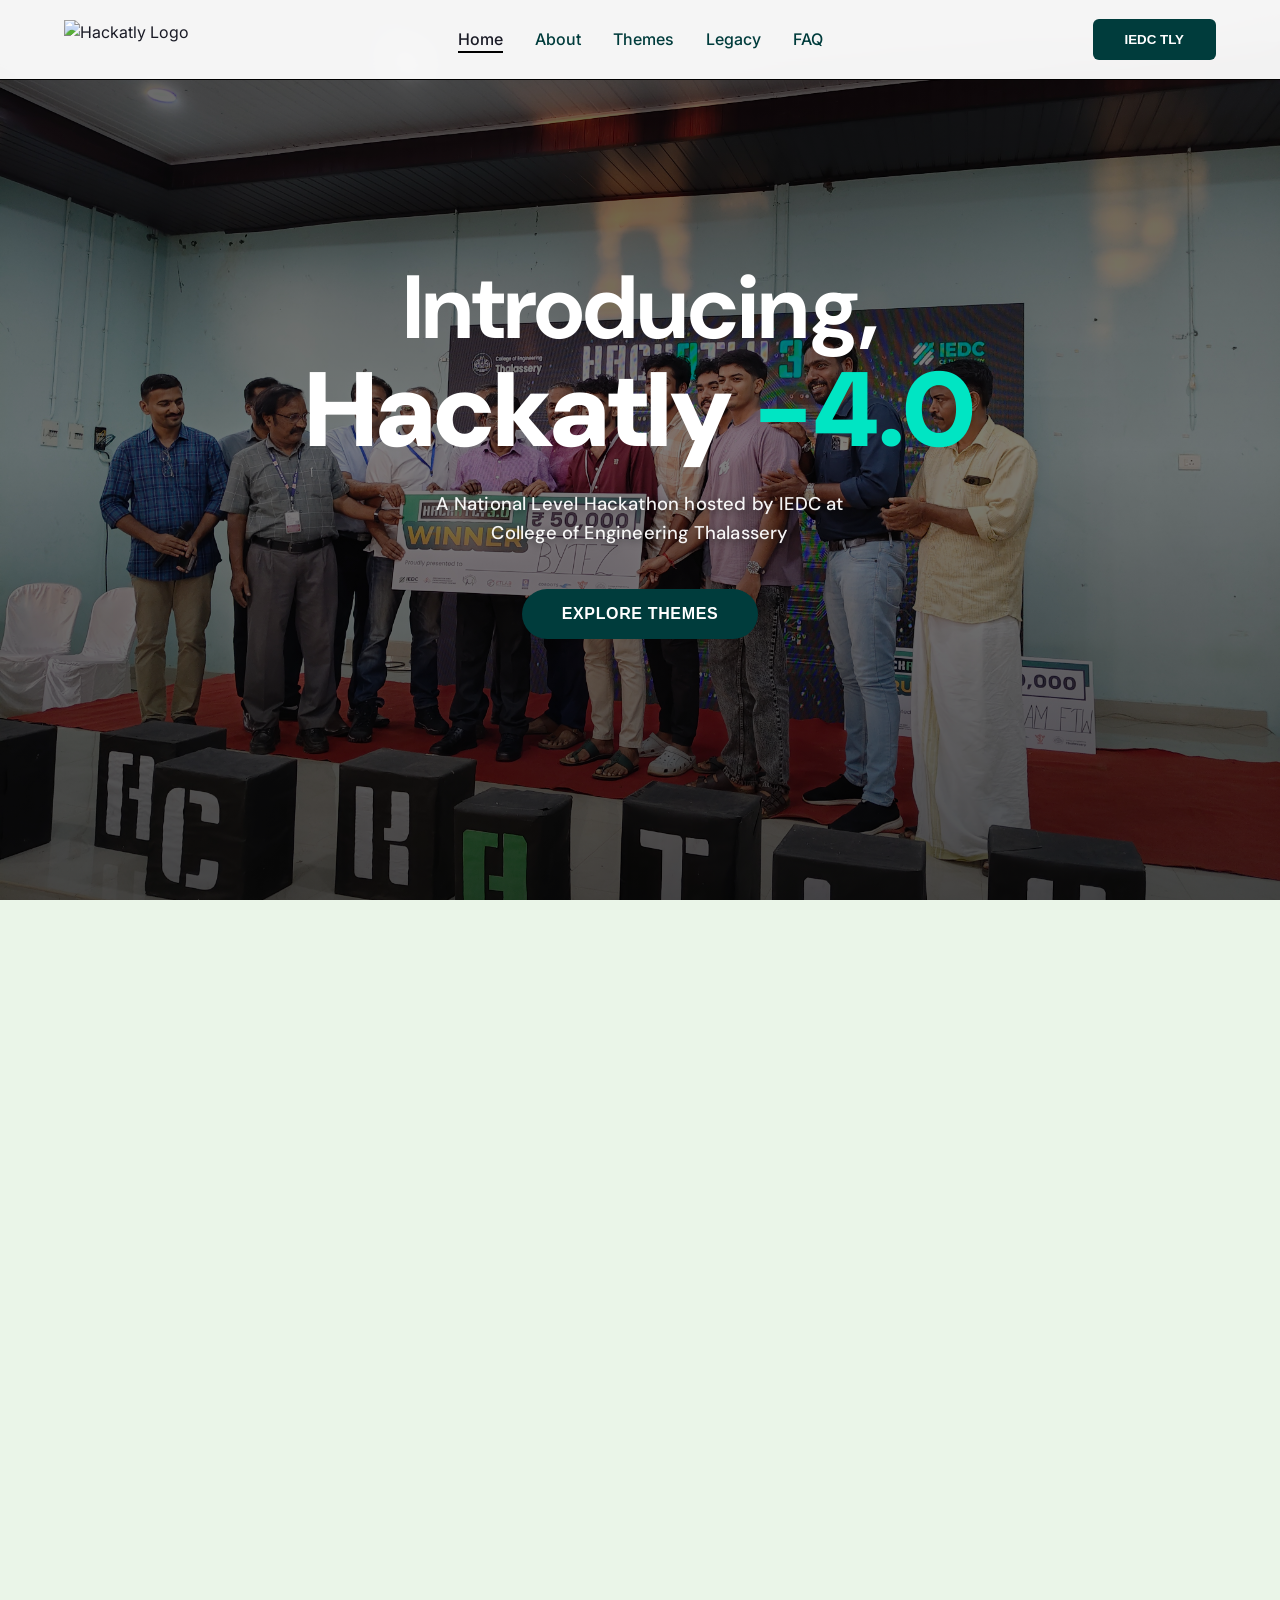
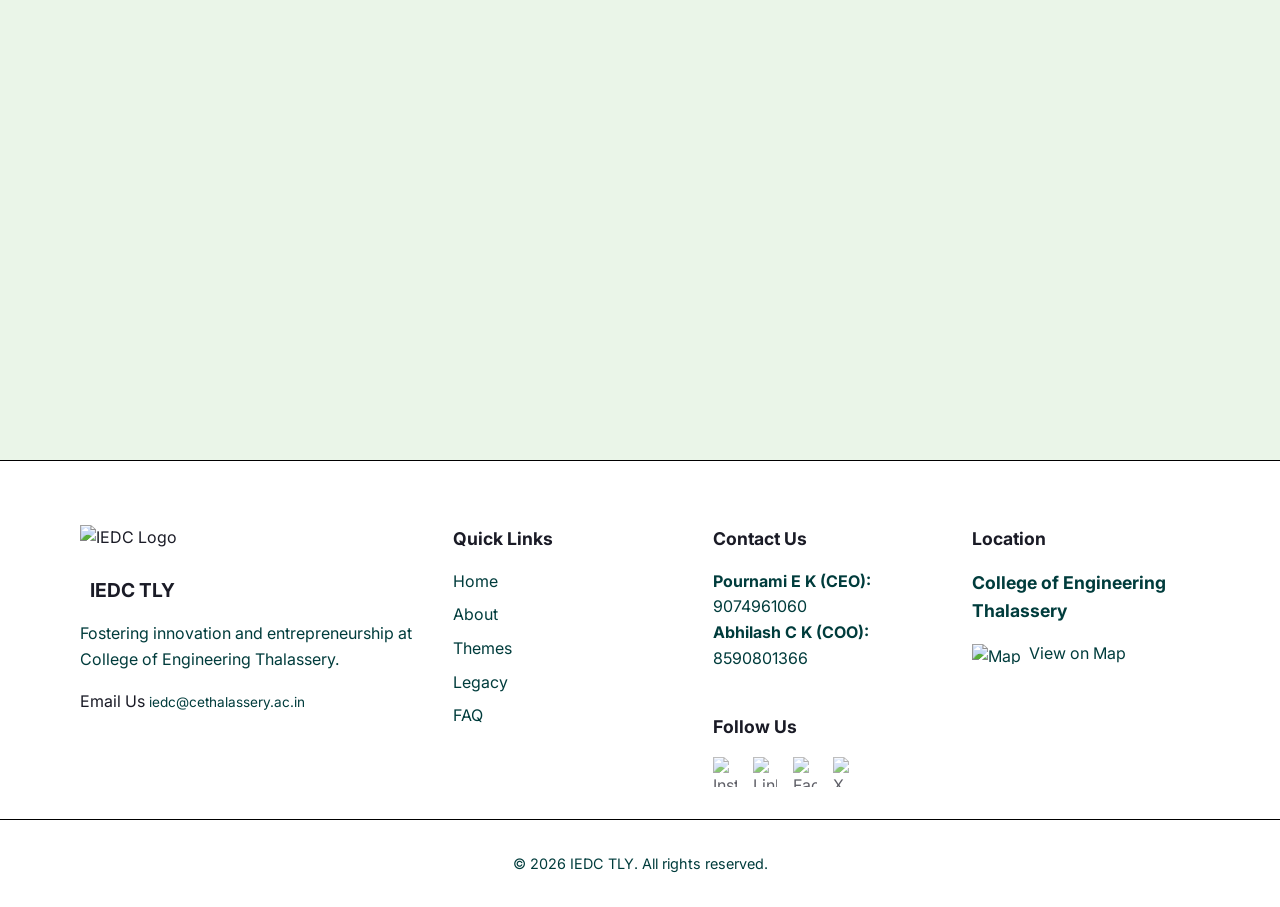
==== index.html @ 7b21b67d "Update Hackatly 4.0: themes with problem statements, footer sync, legacy timeline, new images, regis" ====
<!DOCTYPE html>
<html>

<head>
  <meta charset="utf-8" />
  <meta name="viewport" content="width=device-width, initial-scale=1.0" />
  <meta name="google-site-verification" content="6NGPd4ICeh843MvHtMsPAxNpjd5QKsiPbd0V9wWlxq4" />
  <title>Hackatly 4.0 — IEDC Thalassery</title>
  <script src="https://kit.fontawesome.com/854cd29b08.js" crossorigin="anonymous"></script>

  <link rel="stylesheet" href="./style.css" />
  <link rel="stylesheet" href="https://fonts.googleapis.com/css2?family=Inter:wght@400;500;600;700;800&display=swap" />
  <link rel="stylesheet" href="https://fonts.googleapis.com/css2?family=Exo+2:wght@400;500;600;700&display=swap" />
  <link rel="stylesheet"
    href="https://fonts.googleapis.com/css2?family=DM+Sans:wght@400;500;600;700;800;900&display=swap" />
  <link rel="website icon" href="assets/logo.png">
  <script src="https://ajax.googleapis.com/ajax/libs/jquery/3.7.1/jquery.min.js"></script>
  <script src="script.js" defer></script>
</head>

<body>
  <div class="saas-landing-page-weboceani">
    <header class="navbar">
      <div class="navbar-container">
        <div class="navbar-brand">
          <div class="logo">
            <a href="index.html"><img src="assets/MARK 4.png" alt="Hackatly Logo"></a>
          </div>
        </div>

        <button class="mobile-menu-toggle" aria-label="Toggle navigation">
          <i class="fas fa-bars"></i>
        </button>

        <nav class="navbar-menu">
          <div class="navbar-link">
            <a href="index.html" class="navlink active">Home</a>
          </div>
          <div class="navbar-link">
            <a href="about.html" class="navlink">About</a>
          </div>
          <div class="navbar-link">
            <a href="themes.html" class="navlink">Themes</a>
          </div>
          <div class="navbar-link">
            <a href="legacy.html" class="navlink">Legacy</a>
          </div>
          <div class="navbar-link">
            <a href="faq.html" class="navlink">FAQ</a>
          </div>
          <div class="navbar-cta-mobile">
            <a href="https://sites.google.com/view/iedcetly/home?authuser=0" class="primary-button-link">IEDC TLY</a>
          </div>
        </nav>

        <div class="desktop-cta">
          <button class="primary-button">
            <div class="registor"><a href="https://sites.google.com/view/iedcetly/home?authuser=0">IEDC TLY</a></div>
          </button>
        </div>
      </div>
    </header>

    <!-- HERO SECTION -->
    <section class="hero-section">
      <!-- Background Image Slider -->
      <div class="hero-bg-slider">
        <div class="hero-bg-slide active">
          <img src="assets/hackatly3_winners.jpg" alt="Hackatly Event 1">
        </div>
        <div class="hero-bg-slide">
          <img src="assets/hackatly3_runners.jpg" alt="Hackatly Event 2">
        </div>
        <div class="hero-bg-slide">
          <img src="assets/hackatly3_volunteers.jpg" alt="Hackatly Event 3">
        </div>
      </div>
      <!-- Dark Overlay -->
      <div class="hero-overlay"></div>

      <div class="container hero-container">
        <div class="hero-content">
          <h1 class="hero-title-anim">
            <span class="hero-intro-line">Introducing,</span>
            <span class="hero-main-line">Hackatly <span class="accent">-4.0</span></span>
          </h1>
          <h3 class="subtitle hero-subtitle-anim">
            A National Level Hackathon hosted by IEDC at<br>
            College of Engineering Thalassery
          </h3>
          <button class="primary-button hero-cta-anim" onclick="window.location.href='themes.html'">
            Explore Themes
          </button>
        </div>
      </div>
    </section>

    <!-- INTRO SECTION -->
    <section class="section container text-center">
      <div class="card-base fade_in lazyload" style="max-width: 900px; margin: 0 auto;">
        <h2 class="text-gradient section-title" style="margin-bottom: 1rem;">Get Ready for Hackatly 4.0</h2>
        <p style="color: var(--text-muted); max-width: 700px; margin: 0 auto 2rem;">
          Hackatly 4.0 is a national hackathon conducted by the IEDC unit of Thalassery Engineering College. We are
          taking a different route from previous hackathons this time, expecting many teams to participate in this
          year's event.
        </p>
        <div style="display: flex; gap: 1rem; justify-content: center; flex-wrap: wrap;">
          <button class="secondary-button" onclick="window.location.href='themes.html'">Learn More</button>
          <button class="primary-button" onclick="window.location.href='https://forms.gle/ru3qHyTuobjMZtfp9'">Register
            Now</button>
        </div>
      </div>
    </section>

    <!-- PHASES SECTION -->
    <section class="section phases-section fade_in lazyload">
      <div class="container">
        <h2 class="section-title">Hackatly 4.0 Phases</h2>
        <p class="text-center"
          style="max-width: 800px; margin: 0 auto; color: var(--text-muted); padding-bottom: 2rem;">
          Hackatly 4.0 is conducting the hackathon in two distinct phases to ensure the best ideas come to life.
        </p>

        <div class="phases-grid">
          <!-- Phase 1 -->
          <div class="phase-card">
            <div class="phase-icon">
              <img src="./assets/Group 8.png" alt="Ideation">
            </div>
            <h3>Phase I – Ideation Round</h3>
            <p style="color: var(--text-muted); margin-top: 1rem;">
              Focuses on generating innovative ideas based on the given themes. Submissions will be evaluated, and the
              most promising concepts will be shortlisted for Phase 2.
            </p>
          </div>

          <!-- Phase 2 -->
          <div class="phase-card">
            <div class="phase-icon">
              <img src="./assets/time-interface-icon_svgrepo.com.png" alt="Implementation">
            </div>
            <h3>Phase II – Implementation</h3>
            <p style="color: var(--text-muted); margin-top: 1rem;">
              Shortlisted teams will develop their ideas into functional solutions and present them to a panel of
              industry experts. Projects evaluated on innovation, execution, and impact.
            </p>
          </div>
        </div>
      </div>
    </section>

    <!-- FOOTER -->
    <footer class="footer">
      <div class="container footer-container">
        <div class="footer-col">
          <div class="navbar-brand" style="padding-left: 0;">
            <div class="logo">
              <img src="assets/MARK 4.png" alt="IEDC Logo" style="height: 50px; width: auto;">
            </div>
            <span style="font-weight: 700; font-size: 1.2rem; margin-left: 10px;">IEDC TLY</span>
          </div>
          <p style="color: var(--text-muted); margin-top: 1rem;">
            Fostering innovation and entrepreneurship at College of Engineering Thalassery.
          </p>
          <a href="mailto:iedc@cethalassery.ac.in" class="primary-button-link"
            style="margin-top: 1rem; display: inline-block;">Email Us</a>
          <a href="mailto:iedc@cethalassery.ac.in"
            style="color: var(--text-muted); margin-top: 0.5rem; font-size: 0.85rem; display: inline-block; text-decoration: none;">iedc@cethalassery.ac.in</a>
        </div>
        <div class="footer-col">
          <h3>Quick Links</h3>
          <ul class="footer-links">
            <li><a href="index.html">Home</a></li>
            <li><a href="about.html">About</a></li>
            <li><a href="themes.html">Themes</a></li>
            <li><a href="legacy.html">Legacy</a></li>
            <li><a href="faq.html">FAQ</a></li>
          </ul>
        </div>
        <div class="footer-col">
          <h3>Contact Us</h3>
          <div style="color: var(--text-muted); margin-bottom: 1rem;">
            <p><strong>Pournami E K (CEO):</strong> 9074961060</p>
            <p><strong>Abhilash C K (COO):</strong> 8590801366</p>
          </div>
          <br>
          <h3>Follow Us</h3>
          <div class="social-links" style="display: flex; gap: 1rem;">
            <a href="https://www.instagram.com/iedc_cetly/" target="_blank"><img src="./assets/social link (1).png"
                alt="Instagram" style="height: 30px;"></a>
            <a href="https://www.linkedin.com/company/iedc-tly/mycompany/" target="_blank"><img
                src="./assets/social link (2).png" alt="LinkedIn" style="height: 30px;"></a>
            <a href="https://www.facebook.com/iedctlylive/" target="_blank"><img src="./assets/social link (4).png"
                alt="Facebook" style="height: 30px;"></a>
            <a href="https://x.com/Iedctly" target="_blank"><img src="./assets/social link (5).png" alt="X"
                style="height: 30px;"></a>
          </div>
        </div>
        <div class="footer-col">
          <h3>Location</h3>
          <h3 style="color: var(--text-muted); margin-bottom: 0 rem;">College of Engineering Thalassery</h3>
          <a href="https://www.google.com/maps/place/College+of+Engineering+Thalassery/@11.7827642,75.5127451,17z"
            target="_blank"
            style="color: var(--primary); text-decoration: none; display: flex; align-items: center; gap: 0.5rem;">
            <img src="./assets/icons8-google-maps-50.png" alt="Map" style="height: 20px;">
            View on Map
          </a>
        </div>
      </div>
      <div
        style="text-align: center; padding-top: 2rem; border-top: 1px solid var(--border); margin-top: 2rem; color: var(--text-muted); font-size: 0.9rem;">
        &copy; 2026 IEDC TLY. All rights reserved.
      </div>
    </footer>
  </div>
  <script src="https://unpkg.com/aos@next/dist/aos.js"></script>
  <script>
    AOS.init();
  </script>
</body>

</html>
---- style.css ----
/* =========================================
   1. RESET & VARIABLES
   ========================================= */
:root {
  /* Colors — Lavender Blue Theme */
  --bg-dark: #eaf5e8;
  /* Main light background */
  --bg-card: #ffffff;
  --bg-card-hover: #f8f9fa;
  --text-main: #1a1b26;
  --text-muted: #003c3c;
  --primary: #003c3c;
  --primary-hover: #003c3c;
  --secondary: #000000;
  --accent-warm: #000000;
  --glass: rgba(255, 255, 255, 0.5);
  --border: #000000;

  /* Typography */
  --font-main: 'Inter', sans-serif;
  --font-display: 'DM Sans', sans-serif;

  /* Spacing */
  --container-width: 1200px;
  --header-height: 80px;
  --radius-lg: 20px;
  --radius-md: 12px;
  --radius-sm: 8px;
}

*,
*::before,
*::after {
  box-sizing: border-box;
  margin: 0;
  padding: 0;
}

body {
  font-family: var(--font-main);
  background-color: var(--bg-dark);
  color: var(--text-main);
  line-height: 1.6;
  overflow-x: hidden;
}

a {
  text-decoration: none;
  color: inherit;
  transition: color 0.3s ease;
}

ul {
  list-style: none;
}

img {
  max-width: 100%;
  height: auto;
  display: block;
}

/* =========================================
   2. UTILITIES & LAYOUT
   ========================================= */
.container {
  width: 90%;
  max-width: var(--container-width);
  margin: 0 auto;
  padding: 0 1rem;
}

.section {
  padding: 5rem 0;
  position: relative;
}

.text-center {
  text-align: center;
}

.text-gradient {
  color: var(--primary);
}

.fade_in {
  opacity: 0;
  transform: translateY(10px);
  transition: opacity 0.5s ease-out, transform 0.5s ease-out;
}

.fade_in.visible {
  opacity: 1;
  transform: translateY(0);
}

/* =========================================
   3. COMPONENTS
   ========================================= */
/* Buttons */
.primary-button {
  background-color: var(--primary);
  color: #ffffff;
  padding: 0.8rem 2rem;
  border-radius: 6px;
  border: none;
  font-weight: 600;
  cursor: pointer;
  transition: background-color 0.2s ease;
  display: inline-flex;
  align-items: center;
  justify-content: center;
}

.primary-button:hover {
  background-color: var(--primary-hover);
}

.secondary-button {
  background: transparent;
  border: 1px solid var(--border);
  color: var(--text-main);
  padding: 0.8rem 2rem;
  border-radius: 6px;
  cursor: pointer;
  transition: border-color 0.2s ease;
}

.secondary-button:hover {
  border-color: var(--primary);
  color: var(--primary);
}

/* Cards */
.card-base {
  background: var(--bg-card);
  border: 1px solid var(--border);
  border-radius: var(--radius-md);
  padding: 2rem;
  transition: border-color 0.2s ease;
}

.card-base:hover {
  border-color: var(--primary);
}

/* =========================================
   4. HEADER & NAVBAR
   ========================================= */
.navbar {
  position: fixed;
  top: 0;
  left: 0;
  width: 100%;
  height: var(--header-height);
  background: rgba(255, 255, 255, 0.95);
  backdrop-filter: blur(10px);
  z-index: 1000;
  border-bottom: 1px solid var(--border);
  display: flex;
  align-items: center;
}

.navbar-container {
  display: flex;
  justify-content: space-between;
  align-items: center;
  width: 90%;
  max-width: var(--container-width);
  margin: 0 auto;
}

.navbar-brand .logo img {
  height: 40px;
  width: auto;
}

.navbar-menu {
  display: flex;
  gap: 2rem;
  align-items: center;
}

.navlink {
  font-family: var(--font-main);
  font-weight: 500;
  color: var(--text-muted);
  position: relative;
}

.navlink:hover,
.navlink.active {
  color: var(--text-main);
}

.navlink::after {
  content: '';
  position: absolute;
  width: 0;
  height: 2px;
  bottom: -4px;
  left: 0;
  background: var(--secondary);
  transition: width 0.2s ease;
}

.navlink:hover::after,
.navlink.active::after {
  width: 100%;
}

.mobile-menu-toggle {
  display: none;
  background: none;
  border: none;
  color: var(--text-main);
  font-size: 1.5rem;
  cursor: pointer;
}

.navbar-cta-mobile {
  display: none;
  /* Only show inside mobile menu */
}

/* =========================================
   5. HERO SECTION
   ========================================= */
.hero-section {
  position: relative;
  overflow: hidden;
  min-height: 100vh;
  display: flex;
  align-items: center;
  justify-content: center;
  background: var(--bg-dark);
}

/* Background Image Slider */
.hero-bg-slider {
  position: absolute;
  top: 0;
  left: 0;
  width: 100%;
  height: 100%;
  z-index: 0;
}

.hero-bg-slide {
  position: absolute;
  top: 0;
  left: 0;
  width: 100%;
  height: 100%;
  opacity: 0;
  transform: translateX(100%);
  transition: opacity 1.2s ease, transform 1.2s ease;
}

.hero-bg-slide.active {
  opacity: 1;
  transform: translateX(0);
  z-index: 1;
}

.hero-bg-slide.slide-out {
  opacity: 0;
  transform: translateX(-100%);
  z-index: 1;
}

.hero-bg-slide img {
  width: 100%;
  height: 100%;
  object-fit: cover;
}

/* Dark Overlay for text readability */
.hero-overlay {
  position: absolute;
  top: 0;
  left: 0;
  width: 100%;
  height: 100%;
  background: linear-gradient(to bottom,
      rgba(0, 0, 0, 0.6) 0%,
      rgba(0, 0, 0, 0.5) 50%,
      rgba(0, 0, 0, 0.7) 100%);
  z-index: 2;
}

.hero-container {
  display: flex;
  align-items: center;
  justify-content: center;
  position: relative;
  z-index: 3;
  min-height: 100vh;
  text-align: center;
}

.hero-content {
  max-width: 800px;
}

.hero-content h1 {
  font-family: var(--font-display);
  font-weight: 800;
  line-height: 1.05;
  letter-spacing: -0.03em;
  margin-bottom: 1.5rem;
  color: #ffffff;
}

.hero-intro-line {
  display: block;
  font-size: 5.6rem;
  /* ~90px */
  font-weight: 700;
}

.hero-main-line {
  display: block;
  font-size: 6.6rem;
  /* ~106px */
  font-weight: 900;
}

.hero-content h1 .accent {
  color: #00e5c3;
  font-weight: 900;
}

.hero-content .subtitle {
  font-family: var(--font-display);
  font-size: 1.15rem;
  font-weight: 500;
  color: rgba(255, 255, 255, 0.95);
  margin-bottom: 2.5rem;
  letter-spacing: 0.01em;
  line-height: 1.6;
  text-shadow: 0 2px 8px rgba(0, 0, 0, 0.5);
}

.hero-content .primary-button {
  font-size: 1rem;
  padding: 1rem 2.5rem;
  border-radius: 50px;
  font-weight: 600;
  letter-spacing: 0.04em;
  text-transform: uppercase;
  transition: transform 0.3s ease, box-shadow 0.3s ease;
}

.hero-content .primary-button:hover {
  transform: translateY(-2px);
  box-shadow: 0 8px 30px rgba(0, 60, 60, 0.35);
}

/* Hero Text Reveal Animations */
@keyframes heroFadeSlideUp {
  0% {
    opacity: 0;
    transform: translateY(40px);
  }

  100% {
    opacity: 1;
    transform: translateY(0);
  }
}

.hero-title-anim {
  opacity: 0;
  animation: heroFadeSlideUp 1s ease-out 0.3s forwards;
}

.hero-subtitle-anim {
  opacity: 0;
  animation: heroFadeSlideUp 1s ease-out 0.6s forwards;
}

.hero-cta-anim {
  opacity: 0;
  animation: heroFadeSlideUp 1s ease-out 0.9s forwards;
}

/* =========================================
   6. PHASES & CARDS
   ========================================= */
.phases-section {
  padding: 4rem 0;
}

.section-title {
  text-align: center;
  font-family: var(--font-display);
  font-size: 2.5rem;
  margin-bottom: 3rem;
  color: var(--text-main);
}

.phases-grid {
  display: grid;
  grid-template-columns: repeat(auto-fit, minmax(300px, 1fr));
  gap: 2rem;
  margin-top: 2rem;
}

.phase-card {
  background: var(--bg-card);
  border: 1px solid var(--border);
  border-radius: var(--radius-md);
  padding: 2.5rem;
  text-align: center;
  transition: border-color 0.2s ease;
}

.phase-card:hover {
  border-color: var(--primary);
}

.phase-icon {
  width: 80px;
  height: 80px;
  background: rgba(255, 255, 255, 0.03);
  border-radius: 50%;
  display: flex;
  align-items: center;
  justify-content: center;
  margin: 0 auto 1.5rem;
}

.phase-icon img {
  width: 40px;
}

/* =========================================
   7. THEMES
   ========================================= */
.themes-grid {
  display: grid;
  grid-template-columns: repeat(auto-fill, minmax(280px, 1fr));
  gap: 2rem;
  padding: 2rem 0;
}

.theme-card {
  background: var(--bg-card);
  border-radius: var(--radius-md);
  overflow: hidden;
  border: 1px solid var(--border);
  transition: border-color 0.2s ease;
  cursor: pointer;
  display: flex;
  flex-direction: column;
}

.theme-card:hover {
  border-color: var(--primary);
}

.theme-image {
  height: 200px;
  overflow: hidden;
  position: relative;
  background: #ffffff;
  display: flex;
  align-items: center;
  justify-content: center;
  padding: 1rem;
}

.theme-image img {
  width: 100%;
  height: 100%;
  object-fit: contain;
}

.theme-content {
  padding: 1.5rem;
  display: flex;
  flex-direction: column;
  flex-grow: 1;
}

.theme-content h3 {
  font-size: 1.4rem;
  margin-bottom: 0.5rem;
  color: var(--text-main);
}

.theme-content p {
  font-size: 0.9rem;
  color: var(--text-muted);
  margin-bottom: 0.5rem;
}

/* =========================================
   8. LEGACY & ABOUT
   ========================================= */
.about-section {
  display: grid;
  grid-template-columns: 1fr;
  gap: 2rem;
  padding: 4rem 0;
}

.legacy-grid {
  display: grid;
  grid-template-columns: repeat(3, 1fr);
  gap: 2rem;
}

.legacy-card {
  background: var(--bg-card);
  border-radius: var(--radius-md);
  padding: 1.5rem;
  border: 1px solid var(--border);
}

.legacy-images {
  display: flex;
  overflow: hidden;
  gap: 10px;
  margin-bottom: 1rem;
  border-radius: var(--radius-md);
  height: 200px;
}

.legacy-images img {
  width: 100%;
  height: 100%;
  object-fit: cover;
}

/* =========================================
   9. FAQ
   ========================================= */
.faq-container {
  max-width: 800px;
  margin: 0 auto;
}

.faq-item {
  margin-bottom: 1rem;
}

.faq-question {
  background: var(--bg-card);
  padding: 1.5rem;
  border-radius: var(--radius-md);
  border: 1px solid var(--border);
  cursor: pointer;
  display: flex;
  justify-content: space-between;
  align-items: center;
  transition: 0.3s;
}

.faq-question:hover {
  background: var(--bg-card-hover);
}

.faq-question h3 {
  font-size: 1.1rem;
  font-weight: 500;
}

.faq-icon {
  transition: transform 0.3s ease;
}

.faq-answer {
  padding: 0 1.5rem;
  max-height: 0;
  overflow: hidden;
  transition: max-height 0.3s ease, padding 0.3s ease;
  background: rgba(0, 0, 0, 0.02);
  border-radius: 0 0 var(--radius-md) var(--radius-md);
}

.faq-item.active .faq-answer {
  max-height: 200px;
  /* Approximate max height */
  padding: 1.5rem;
}

.faq-item.active .faq-icon {
  transform: rotate(180deg);
}

/* =========================================
   PAGE SECTION (for subpages)
   ========================================= */
.page-section {
  padding-top: calc(var(--header-height) + 3rem);
  padding-bottom: 3rem;
  min-height: 60vh;
}

/* =========================================
   10. FOOTER
   ========================================= */
.footer {
  background: #ffffff;
  padding: 4rem 0 2rem;
  margin-top: 4rem;
  border-top: 1px solid var(--border);
  text-align: center;
}

.footer-container {
  display: grid;
  grid-template-columns: 1.5fr 1fr 1fr 1fr;
  gap: 2rem;
  text-align: left;
}

.footer-col h3 {
  margin-bottom: 1rem;
  font-size: 1.1rem;
}

.footer-links li {
  margin-bottom: 0.5rem;
}

.footer-links a {
  color: var(--text-muted);
  transition: color 0.2s;
}

.footer-links a:hover {
  color: var(--primary);
}

.footer-content {
  display: flex;
  flex-direction: column;
  align-items: center;
  gap: 2rem;
  margin-bottom: 3rem;
}

.social-links {
  display: flex;
  gap: 1.5rem;
}

.social-links a img {
  width: 24px;
  height: 24px;
  opacity: 0.7;
  transition: opacity 0.3s;
}

.social-links a:hover img {
  opacity: 1;
}

.footer-bottom {
  border-top: 1px solid var(--border);
  padding-top: 2rem;
  font-size: 0.9rem;
  color: var(--text-muted);
}

.map-container {
  margin: 2rem 0;
}

/* =========================================
   11. MODAL
   ========================================= */
.modal {
  display: none;
  position: fixed;
  top: 0;
  left: 0;
  width: 100%;
  height: 100%;
  background-color: rgba(0, 0, 0, 0.8);
  z-index: 2000;
  justify-content: center;
  align-items: center;
  backdrop-filter: blur(5px);
}

.modal-content {
  background: var(--bg-card);
  padding: 2.5rem;
  border-radius: var(--radius-lg);
  width: 90%;
  max-width: 600px;
  max-height: 80vh;
  overflow-y: auto;
  position: relative;
  border: 1px solid var(--border);
  animation: modalSlideIn 0.3s ease;
}

@keyframes modalSlideIn {
  from {
    transform: translateY(20px);
    opacity: 0;
  }

  to {
    transform: translateY(0);
    opacity: 1;
  }
}

.close-button {
  position: absolute;
  top: 1rem;
  right: 1.5rem;
  font-size: 2rem;
  cursor: pointer;
  color: var(--text-muted);
}

.close-button:hover {
  color: white;
}

/* =========================================
   12. MEDIA QUERIES (Mobile First Override)
   ========================================= */
@media (max-width: 1024px) {
  .container {
    width: 95%;
  }

  .legacy-grid {
    grid-template-columns: repeat(2, 1fr);
  }
}

@media (max-width: 768px) {
  :root {
    --header-height: 70px;
  }

  .footer-container {
    grid-template-columns: 1fr 1fr;
  }

  .mobile-menu-toggle {
    display: block;
    z-index: 1001;
  }

  .navbar-menu {
    position: fixed;
    top: 0;
    right: -100%;
    width: 80%;
    max-width: 300px;
    height: 100vh;
    background: var(--bg-card);
    flex-direction: column;
    padding: 6rem 2rem;
    transition: right 0.3s ease;
    box-shadow: -5px 0 15px rgba(0, 0, 0, 0.5);
  }

  .navbar-menu.active {
    right: 0;
  }

  .navbar-cta-mobile {
    display: block;
    margin-top: 1rem;
    width: 100%;
  }

  .primary-button-link {
    display: block;
    background: var(--primary);
    color: #ffffff;
    text-align: center;
    padding: 0.8rem;
    border-radius: 6px;
    font-weight: 600;
  }

  .desktop-cta {
    display: none;
  }

  .hero-container {
    text-align: center;
    padding-top: 2rem;
  }

  .hero-intro-line {
    font-size: 3rem;
  }

  .hero-main-line {
    font-size: 3.5rem;
  }

  .legacy-grid {
    grid-template-columns: 1fr;
  }

  .section {
    padding: 3rem 0;
  }
}

@media (max-width: 480px) {
  .hero-intro-line {
    font-size: 2.2rem;
  }

  .hero-main-line {
    font-size: 2.6rem;
  }

  .phases-grid {
    grid-template-columns: 1fr;
  }
}
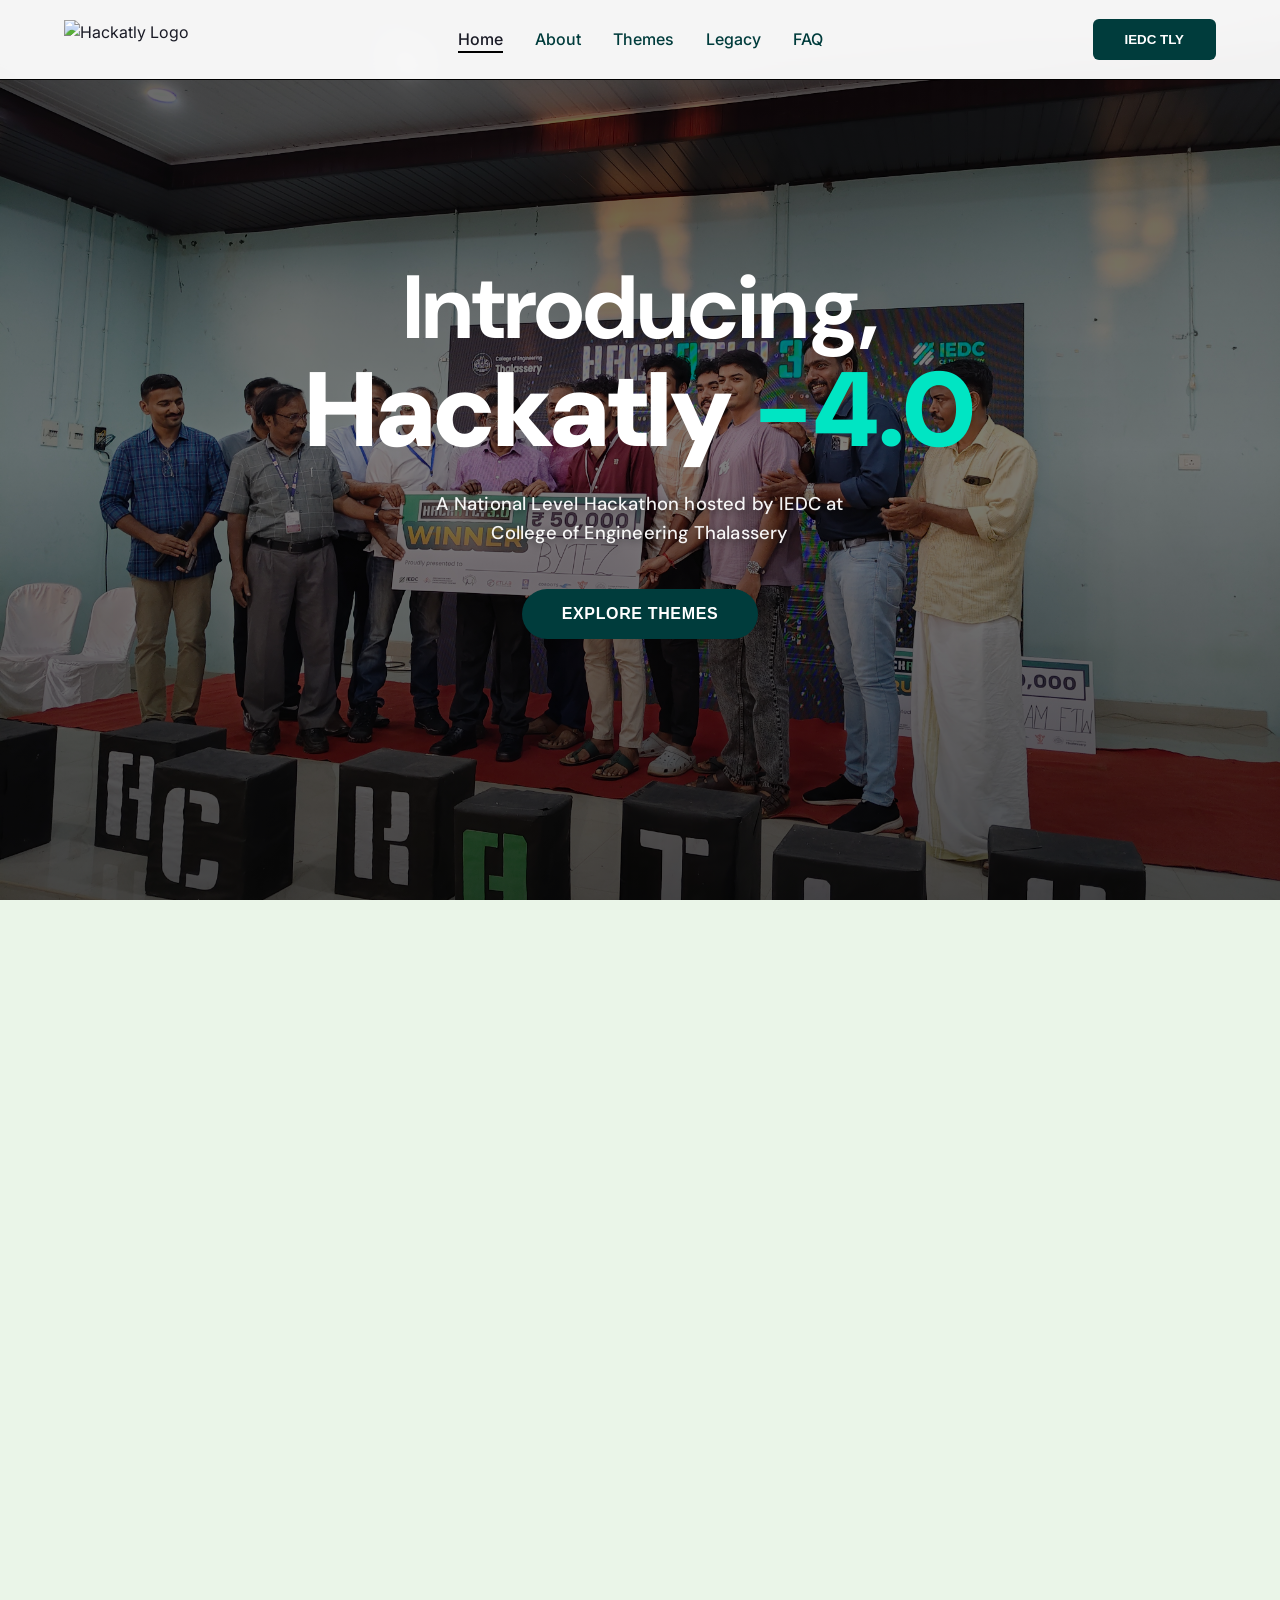
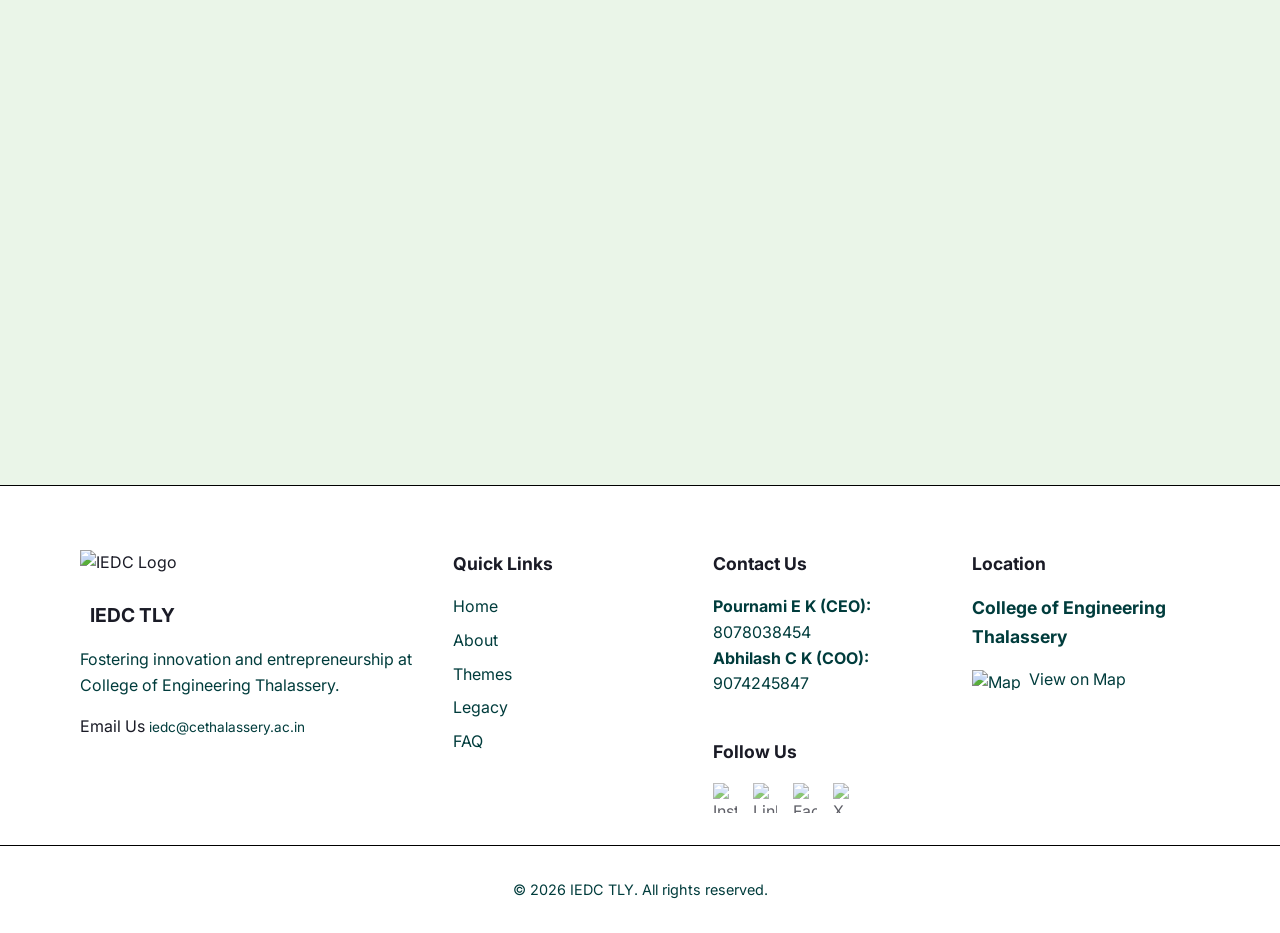
==== commit c1d63cdc: "Content update and Ui updated" ====
--- a/index.html
+++ b/index.html
@@ -100,9 +100,9 @@
       <div class="card-base fade_in lazyload" style="max-width: 900px; margin: 0 auto;">
         <h2 class="text-gradient section-title" style="margin-bottom: 1rem;">Get Ready for Hackatly 4.0</h2>
         <p style="color: var(--text-muted); max-width: 700px; margin: 0 auto 2rem;">
-          Hackatly 4.0 is a national hackathon conducted by the IEDC unit of Thalassery Engineering College. We are
-          taking a different route from previous hackathons this time, expecting many teams to participate in this
-          year's event.
+          Hackatly 4.0 is a national hackathon conducted by the IEDC Unit of College of Engineering Thalassery. This
+          year, the hackathon introduces separate tracks for <b>Hardware and Software</b>, with a special focus on
+          hardware innovation, encouraging participants to build impactful prototypes and innovative digital solutions.
         </p>
         <div style="display: flex; gap: 1rem; justify-content: center; flex-wrap: wrap;">
           <button class="secondary-button" onclick="window.location.href='themes.html'">Learn More</button>
@@ -180,8 +180,8 @@
         <div class="footer-col">
           <h3>Contact Us</h3>
           <div style="color: var(--text-muted); margin-bottom: 1rem;">
-            <p><strong>Pournami E K (CEO):</strong> 9074961060</p>
-            <p><strong>Abhilash C K (COO):</strong> 8590801366</p>
+            <p><strong>Pournami E K (CEO):</strong> 8078038454</p>
+            <p><strong>Abhilash C K (COO):</strong> 9074245847</p>
           </div>
           <br>
           <h3>Follow Us</h3>
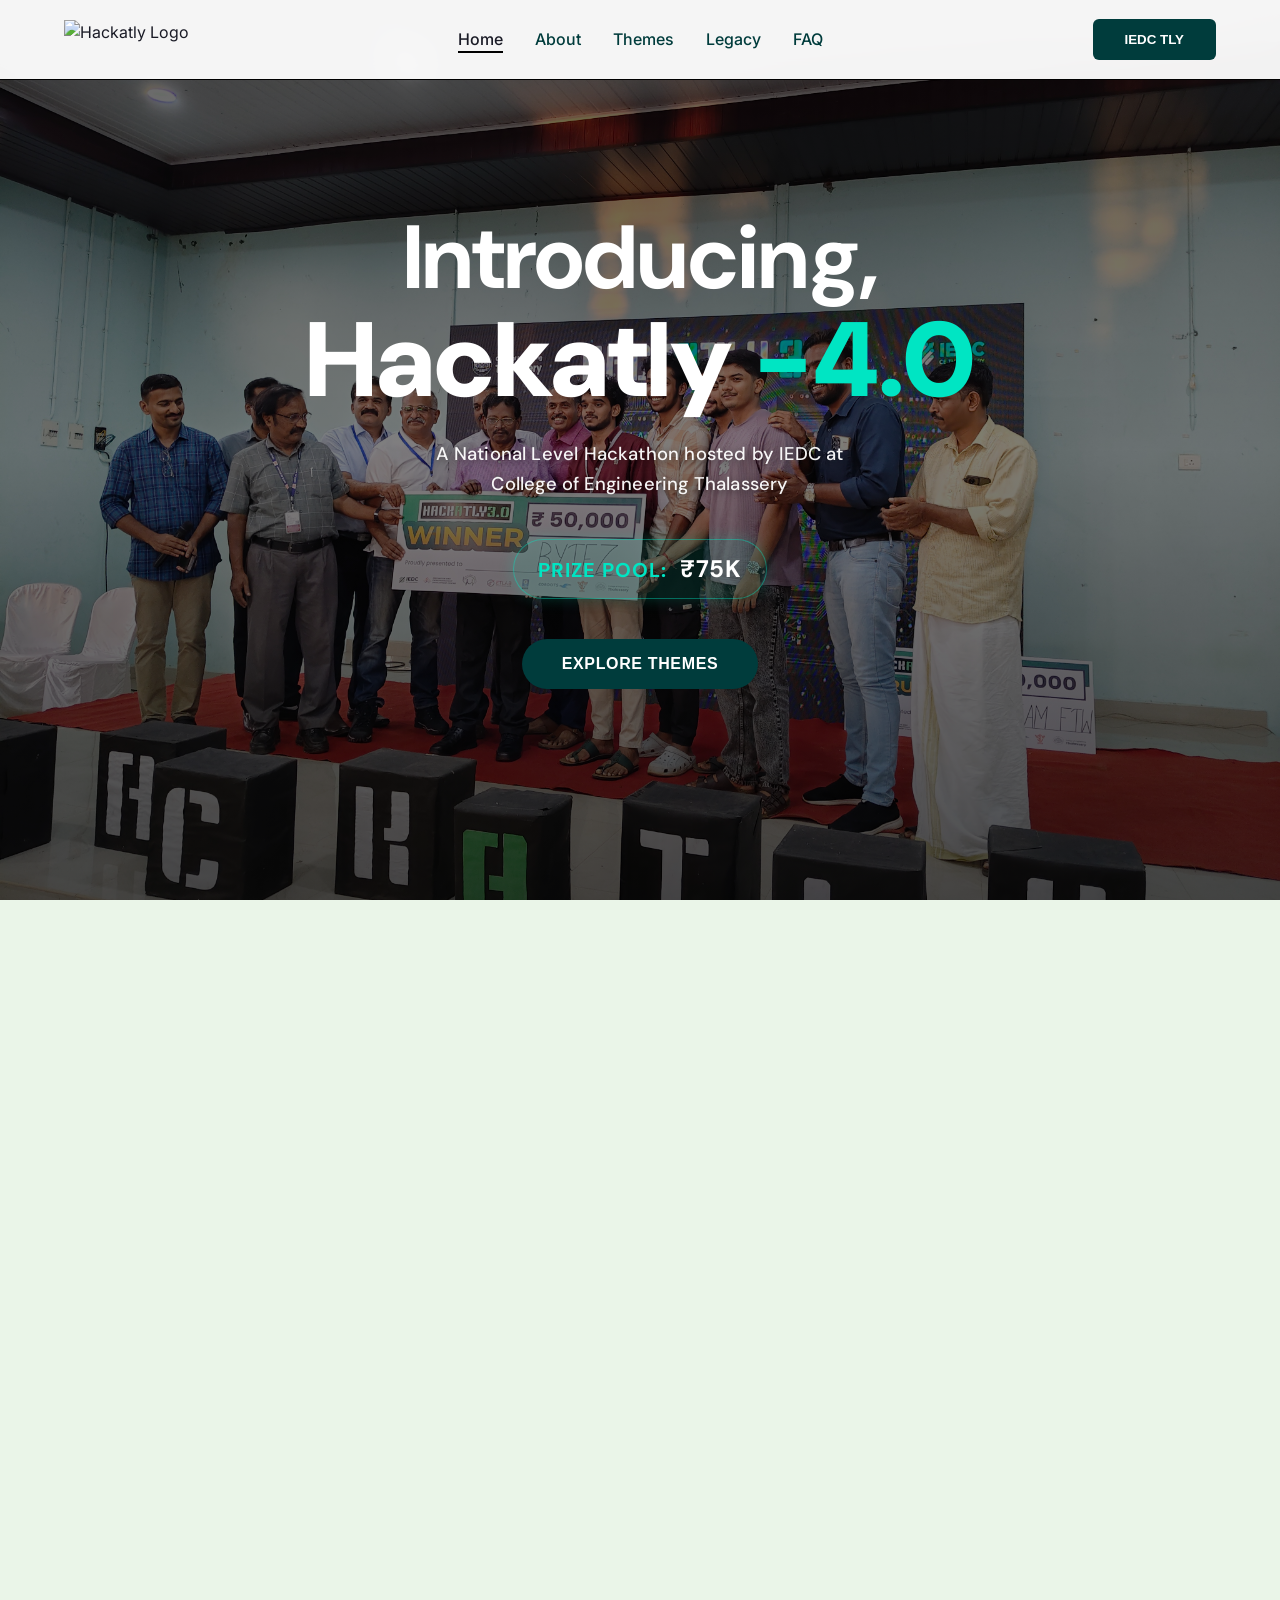
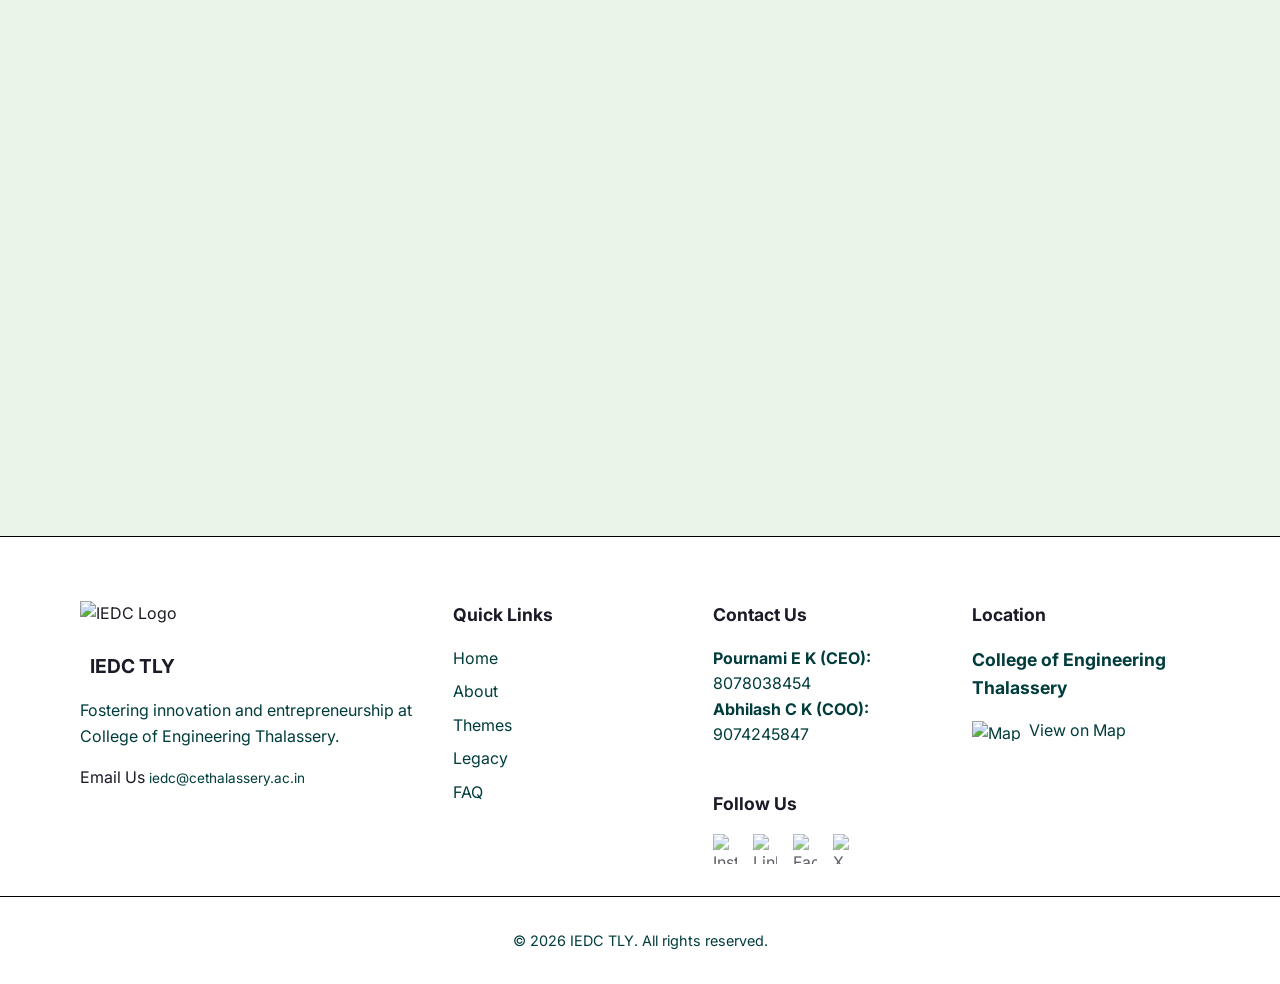
==== commit 44669bf3: "misc changes" ====
--- a/index.html
+++ b/index.html
@@ -88,6 +88,10 @@
             A National Level Hackathon hosted by IEDC at<br>
             College of Engineering Thalassery
           </h3>
+          <div class="prize-pool-badge">
+            <span>Prize Pool: <strong>₹75K</strong></span>
+          </div>
+          <br>
           <button class="primary-button hero-cta-anim" onclick="window.location.href='themes.html'">
             Explore Themes
           </button>
@@ -102,7 +106,9 @@
         <p style="color: var(--text-muted); max-width: 700px; margin: 0 auto 2rem;">
           Hackatly 4.0 is a national hackathon conducted by the IEDC Unit of College of Engineering Thalassery. This
           year, the hackathon introduces separate tracks for <b>Hardware and Software</b>, with a special focus on
-          hardware innovation, encouraging participants to build impactful prototypes and innovative digital solutions.
+          hardware innovation, encouraging participants to build impactful prototypes and innovative digital
+          solutions.<br>
+          <b>Note:</b> Hardware and Software projects are evaluated seperately with greater priority given to hardware.
         </p>
         <div style="display: flex; gap: 1rem; justify-content: center; flex-wrap: wrap;">
           <button class="secondary-button" onclick="window.location.href='themes.html'">Learn More</button>
--- a/style.css
+++ b/style.css
@@ -385,6 +385,42 @@
   animation: heroFadeSlideUp 1s ease-out 0.9s forwards;
 }
 
+/* Prize Pool Badge */
+.prize-pool-badge {
+  display: inline-flex;
+  align-items: center;
+  justify-content: center;
+  background: rgba(0, 229, 195, 0.1);
+  border: 1px solid rgba(0, 229, 195, 0.4);
+  padding: 0.6rem 1.5rem;
+  border-radius: 50px;
+  color: #00e5c3;
+  font-family: var(--font-display);
+  font-size: 1.25rem;
+  font-weight: 700;
+  margin-bottom: 2.5rem;
+  box-shadow: 0 0 15px rgba(0, 229, 195, 0.2);
+  text-transform: uppercase;
+  letter-spacing: 0.05em;
+  animation: pulseGlow 2s infinite alternate, heroFadeSlideUp 1s ease-out 0.75s forwards;
+  opacity: 0;
+}
+
+.prize-pool-badge strong {
+  font-size: 1.5rem;
+  margin-left: 0.4rem;
+  color: #ffffff;
+}
+
+@keyframes pulseGlow {
+  0% {
+    box-shadow: 0 0 10px rgba(0, 229, 195, 0.2);
+  }
+  100% {
+    box-shadow: 0 0 25px rgba(0, 229, 195, 0.6);
+  }
+}
+
 /* =========================================
    6. PHASES & CARDS
    ========================================= */
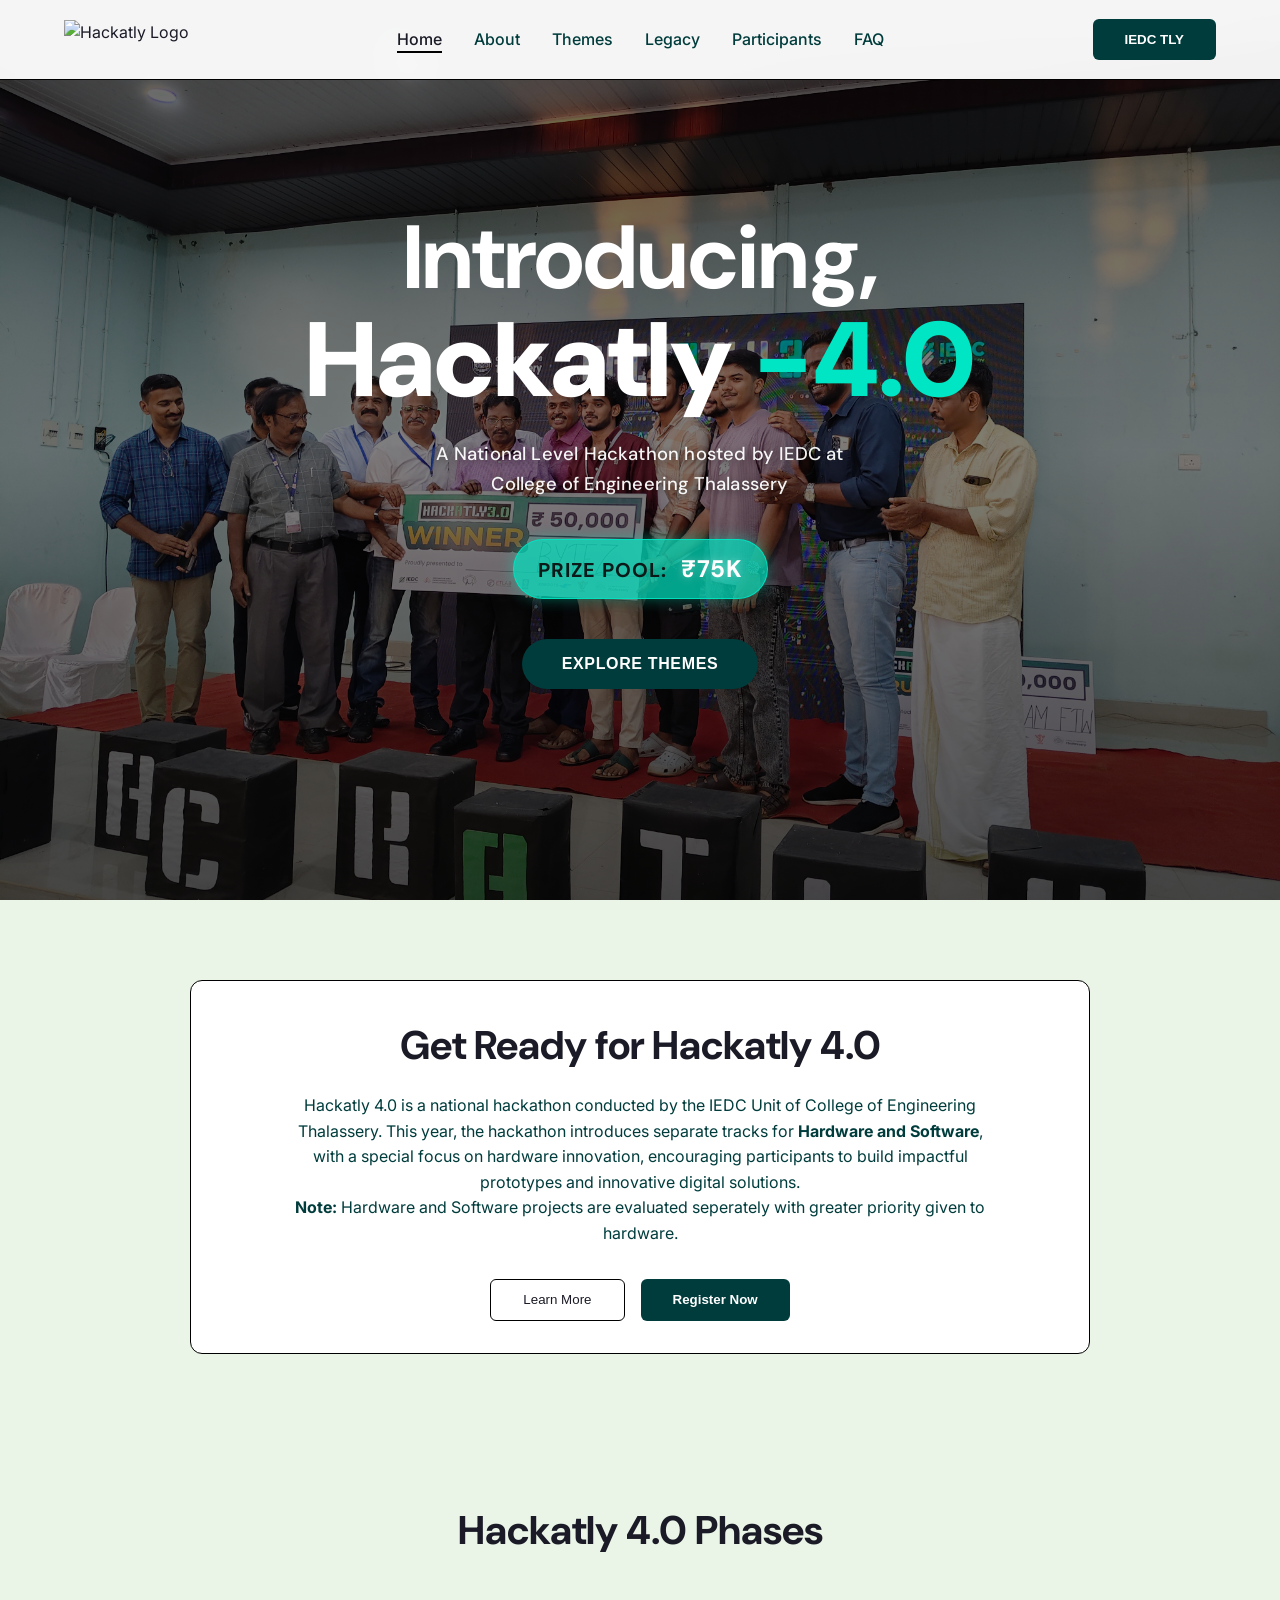
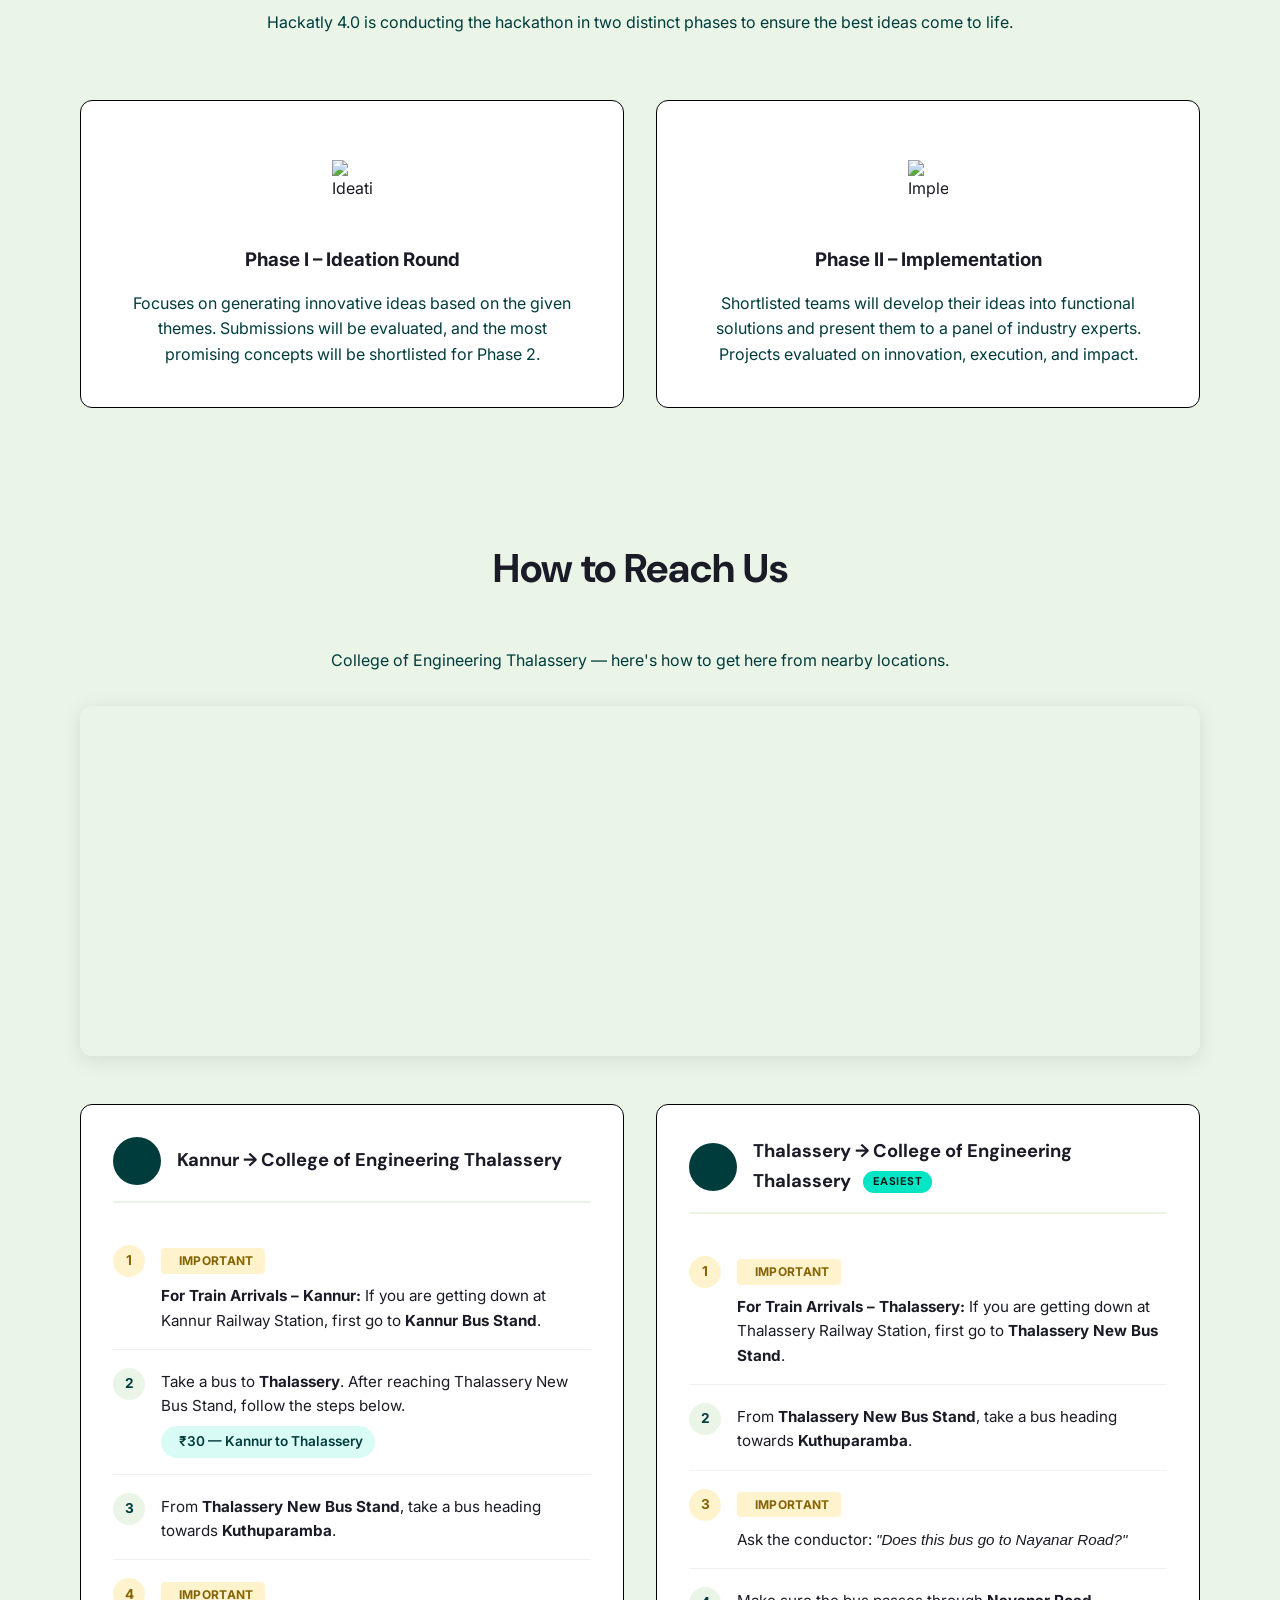
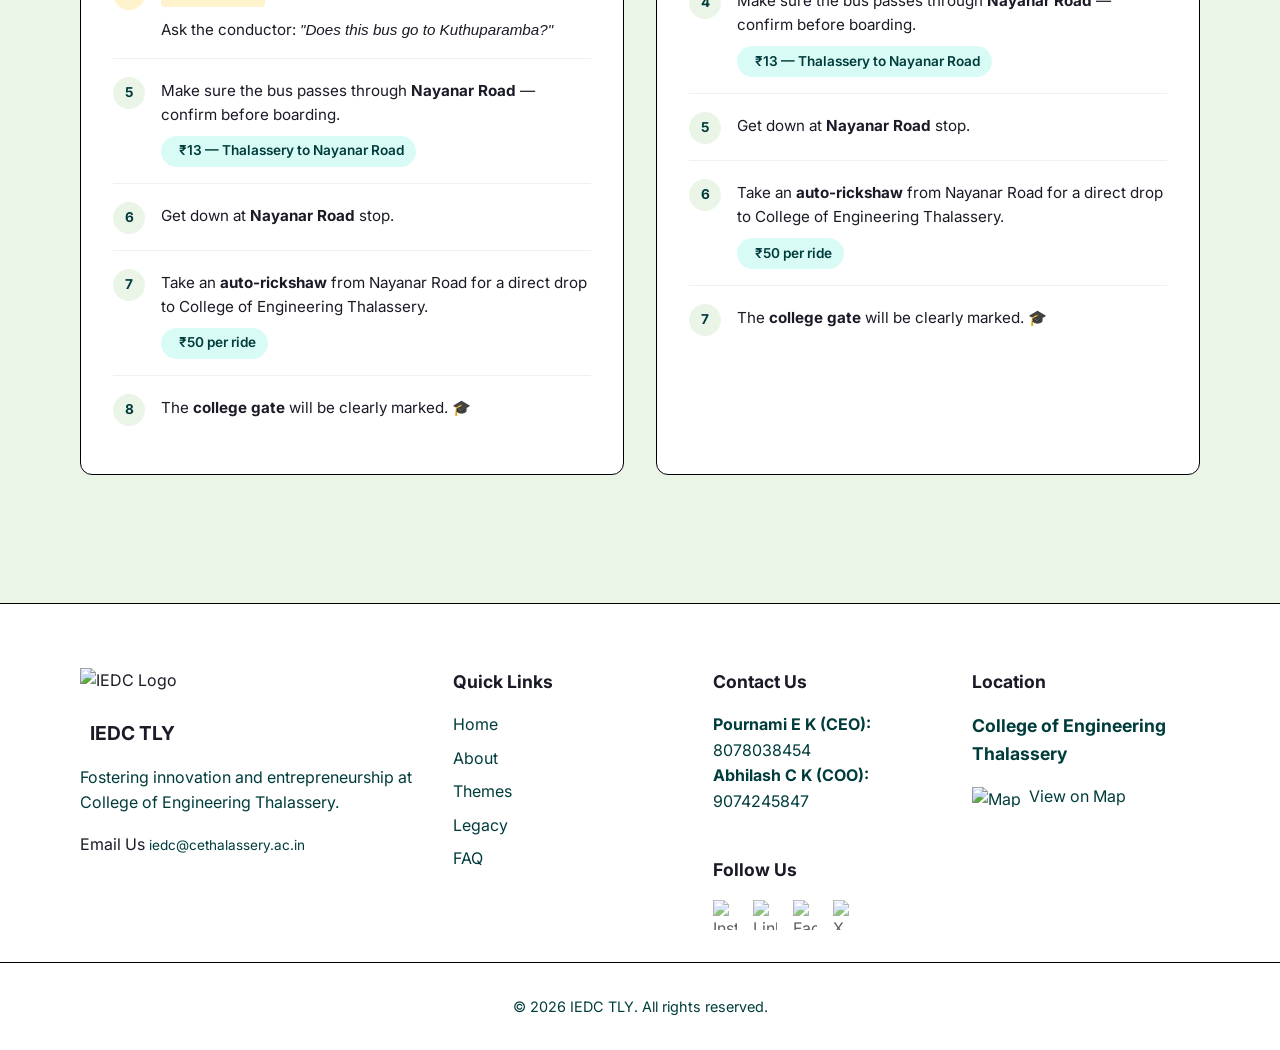
==== commit a80107dd: "feat: add directions section, participants page, and navbar updates" ====
--- a/index.html
+++ b/index.html
@@ -44,6 +44,9 @@
           </div>
           <div class="navbar-link">
             <a href="legacy.html" class="navlink">Legacy</a>
+          </div>
+          <div class="navbar-link">
+            <a href="participants.html" class="navlink">Participants</a>
           </div>
           <div class="navbar-link">
             <a href="faq.html" class="navlink">FAQ</a>
@@ -155,6 +158,155 @@
       </div>
     </section>
 
+    <!-- HOW TO REACH US SECTION -->
+    <section class="section directions-section fade_in lazyload">
+      <div class="container">
+        <h2 class="section-title">How to Reach Us</h2>
+        <p class="text-center" style="max-width: 800px; margin: 0 auto 2rem; color: var(--text-muted);">
+          College of Engineering Thalassery — here's how to get here from nearby locations.
+        </p>
+
+        <!-- Google Maps Embed -->
+        <div class="map-embed">
+          <iframe
+            src="https://www.google.com/maps/embed?pb=!1m18!1m12!1m3!1d3899.8!2d75.5127451!3d11.7827642!2m3!1f0!2f0!3f0!3m2!1i1024!2i768!4f13.1!3m3!1m2!1s0x3ba4318c2f0e5861%3A0x6c1e3c2f1d3e5a7d!2sCollege%20of%20Engineering%20Thalassery!5e0!3m2!1sen!2sin!4v1700000000000"
+            width="100%" height="350" style="border:0; border-radius: var(--radius-md);" allowfullscreen=""
+            loading="lazy" referrerpolicy="no-referrer-when-downgrade">
+          </iframe>
+        </div>
+
+        <div class="routes-grid">
+          <!-- Route 1: Kannur -->
+          <div class="route-card">
+            <div class="route-header">
+              <div class="route-icon"><i class="fas fa-route"></i></div>
+              <h3>Kannur → College of Engineering Thalassery</h3>
+            </div>
+            <div class="route-steps">
+              <div class="step important-step">
+                <span class="step-number">1</span>
+                <div class="step-content">
+                  <span class="important-badge"><i class="fas fa-exclamation-circle"></i> IMPORTANT</span>
+                  <p><strong>For Train Arrivals – Kannur:</strong> If you are getting down at Kannur Railway Station,
+                    first go to <strong>Kannur Bus Stand</strong>.</p>
+                </div>
+              </div>
+              <div class="step">
+                <span class="step-number">2</span>
+                <div class="step-content">
+                  <p>Take a bus to <strong>Thalassery</strong>. After reaching Thalassery New Bus Stand, follow the
+                    steps below.</p>
+                  <span class="cost-badge"><i class="fas fa-rupee-sign"></i> ₹30 — Kannur to Thalassery</span>
+                </div>
+              </div>
+              <div class="step">
+                <span class="step-number">3</span>
+                <div class="step-content">
+                  <p>From <strong>Thalassery New Bus Stand</strong>, take a bus heading towards
+                    <strong>Kuthuparamba</strong>.
+                  </p>
+                </div>
+              </div>
+              <div class="step important-step">
+                <span class="step-number">4</span>
+                <div class="step-content">
+                  <span class="important-badge"><i class="fas fa-exclamation-circle"></i> IMPORTANT</span>
+                  <p>Ask the conductor: <em>"Does this bus go to Kuthuparamba?"</em></p>
+                </div>
+              </div>
+              <div class="step">
+                <span class="step-number">5</span>
+                <div class="step-content">
+                  <p>Make sure the bus passes through <strong>Nayanar Road</strong> — confirm before boarding.</p>
+                  <span class="cost-badge"><i class="fas fa-rupee-sign"></i> ₹13 — Thalassery to Nayanar Road</span>
+                </div>
+              </div>
+              <div class="step">
+                <span class="step-number">6</span>
+                <div class="step-content">
+                  <p>Get down at <strong>Nayanar Road</strong> stop.</p>
+                </div>
+              </div>
+              <div class="step">
+                <span class="step-number">7</span>
+                <div class="step-content">
+                  <p>Take an <strong>auto-rickshaw</strong> from Nayanar Road for a direct drop to College of
+                    Engineering Thalassery.</p>
+                  <span class="cost-badge"><i class="fas fa-rupee-sign"></i> ₹50 per ride</span>
+                </div>
+              </div>
+              <div class="step">
+                <span class="step-number">8</span>
+                <div class="step-content">
+                  <p>The <strong>college gate</strong> will be clearly marked. 🎓</p>
+                </div>
+              </div>
+            </div>
+          </div>
+
+          <!-- Route 2: Thalassery -->
+          <div class="route-card">
+            <div class="route-header">
+              <div class="route-icon"><i class="fas fa-map-marker-alt"></i></div>
+              <h3>Thalassery → College of Engineering Thalassery <span class="easiest-badge">Easiest</span></h3>
+            </div>
+            <div class="route-steps">
+              <div class="step important-step">
+                <span class="step-number">1</span>
+                <div class="step-content">
+                  <span class="important-badge"><i class="fas fa-exclamation-circle"></i> IMPORTANT</span>
+                  <p><strong>For Train Arrivals – Thalassery:</strong> If you are getting down at Thalassery Railway
+                    Station, first go to <strong>Thalassery New Bus Stand</strong>.</p>
+                </div>
+              </div>
+              <div class="step">
+                <span class="step-number">2</span>
+                <div class="step-content">
+                  <p>From <strong>Thalassery New Bus Stand</strong>, take a bus heading towards
+                    <strong>Kuthuparamba</strong>.
+                  </p>
+                </div>
+              </div>
+              <div class="step important-step">
+                <span class="step-number">3</span>
+                <div class="step-content">
+                  <span class="important-badge"><i class="fas fa-exclamation-circle"></i> IMPORTANT</span>
+                  <p>Ask the conductor: <em>"Does this bus go to Nayanar Road?"</em></p>
+                </div>
+              </div>
+              <div class="step">
+                <span class="step-number">4</span>
+                <div class="step-content">
+                  <p>Make sure the bus passes through <strong>Nayanar Road</strong> — confirm before boarding.</p>
+                  <span class="cost-badge"><i class="fas fa-rupee-sign"></i> ₹13 — Thalassery to Nayanar Road</span>
+                </div>
+              </div>
+              <div class="step">
+                <span class="step-number">5</span>
+                <div class="step-content">
+                  <p>Get down at <strong>Nayanar Road</strong> stop.</p>
+                </div>
+              </div>
+              <div class="step">
+                <span class="step-number">6</span>
+                <div class="step-content">
+                  <p>Take an <strong>auto-rickshaw</strong> from Nayanar Road for a direct drop to College of
+                    Engineering Thalassery.</p>
+                  <span class="cost-badge"><i class="fas fa-rupee-sign"></i> ₹50 per ride</span>
+                </div>
+              </div>
+              <div class="step">
+                <span class="step-number">7</span>
+                <div class="step-content">
+                  <p>The <strong>college gate</strong> will be clearly marked. 🎓</p>
+                </div>
+              </div>
+            </div>
+          </div>
+        </div>
+      </div>
+    </section>
+
     <!-- FOOTER -->
     <footer class="footer">
       <div class="container footer-container">
--- a/style.css
+++ b/style.css
@@ -390,34 +390,36 @@
   display: inline-flex;
   align-items: center;
   justify-content: center;
-  background: rgba(0, 229, 195, 0.1);
-  border: 1px solid rgba(0, 229, 195, 0.4);
+  background: rgba(0, 229, 195, 0.7);
+  border: 1px solid rgba(0, 229, 195, 0.9);
   padding: 0.6rem 1.5rem;
   border-radius: 50px;
-  color: #00e5c3;
+  color: #0b1a18;
   font-family: var(--font-display);
   font-size: 1.25rem;
   font-weight: 700;
   margin-bottom: 2.5rem;
-  box-shadow: 0 0 15px rgba(0, 229, 195, 0.2);
+  box-shadow: 0 0 15px rgba(0, 229, 195, 0.4);
   text-transform: uppercase;
   letter-spacing: 0.05em;
-  animation: pulseGlow 2s infinite alternate, heroFadeSlideUp 1s ease-out 0.75s forwards;
+  animation: pulseGlow 1.5s infinite alternate, heroFadeSlideUp 1s ease-out 0.75s forwards;
   opacity: 0;
 }
 
 .prize-pool-badge strong {
   font-size: 1.5rem;
-  margin-left: 0.4rem;
+  margin-left: 0.5rem;
   color: #ffffff;
+  text-shadow: 0 0 8px rgba(255, 255, 255, 0.4);
 }
 
 @keyframes pulseGlow {
   0% {
-    box-shadow: 0 0 10px rgba(0, 229, 195, 0.2);
-  }
+    box-shadow: 0 0 20px rgba(0, 229, 195, 0.4);
+  }
+
   100% {
-    box-shadow: 0 0 25px rgba(0, 229, 195, 0.6);
+    box-shadow: 0 0 45px rgba(0, 229, 195, 0.9);
   }
 }
 
@@ -762,7 +764,322 @@
 }
 
 /* =========================================
-   12. MEDIA QUERIES (Mobile First Override)
+   12. DIRECTIONS SECTION
+   ========================================= */
+.directions-section {
+  padding: 4rem 0;
+}
+
+.map-embed {
+  margin-bottom: 3rem;
+  border-radius: var(--radius-md);
+  overflow: hidden;
+  box-shadow: 0 4px 20px rgba(0, 0, 0, 0.1);
+}
+
+.map-embed iframe {
+  display: block;
+}
+
+.routes-grid {
+  display: grid;
+  grid-template-columns: repeat(auto-fit, minmax(400px, 1fr));
+  gap: 2rem;
+}
+
+.route-card {
+  background: var(--bg-card);
+  border: 1px solid var(--border);
+  border-radius: var(--radius-md);
+  padding: 2rem;
+  transition: border-color 0.3s ease, box-shadow 0.3s ease;
+}
+
+.route-card:hover {
+  border-color: var(--primary);
+  box-shadow: 0 8px 30px rgba(0, 60, 60, 0.08);
+}
+
+.route-header {
+  display: flex;
+  align-items: center;
+  gap: 1rem;
+  margin-bottom: 1.5rem;
+  padding-bottom: 1rem;
+  border-bottom: 2px solid var(--bg-dark);
+}
+
+.route-icon {
+  width: 48px;
+  height: 48px;
+  background: var(--primary);
+  border-radius: 50%;
+  display: flex;
+  align-items: center;
+  justify-content: center;
+  color: #fff;
+  font-size: 1.2rem;
+  flex-shrink: 0;
+}
+
+.route-header h3 {
+  font-family: var(--font-display);
+  font-size: 1.15rem;
+  font-weight: 700;
+  color: var(--text-main);
+}
+
+.easiest-badge {
+  display: inline-block;
+  background: #00e5c3;
+  color: #0b1a18;
+  font-size: 0.7rem;
+  font-weight: 700;
+  padding: 0.15rem 0.6rem;
+  border-radius: 50px;
+  text-transform: uppercase;
+  letter-spacing: 0.05em;
+  margin-left: 0.5rem;
+  vertical-align: middle;
+}
+
+.route-steps {
+  display: flex;
+  flex-direction: column;
+  gap: 0;
+}
+
+.step {
+  display: flex;
+  gap: 1rem;
+  padding: 1rem 0;
+  border-bottom: 1px solid rgba(0, 0, 0, 0.06);
+  align-items: flex-start;
+}
+
+.step:last-child {
+  border-bottom: none;
+}
+
+.step-number {
+  width: 32px;
+  height: 32px;
+  min-width: 32px;
+  background: var(--bg-dark);
+  border-radius: 50%;
+  display: flex;
+  align-items: center;
+  justify-content: center;
+  font-weight: 700;
+  font-size: 0.85rem;
+  color: var(--primary);
+  margin-top: 2px;
+}
+
+.important-step .step-number {
+  background: #fff3cd;
+  color: #856404;
+}
+
+.step-content p {
+  color: var(--text-main);
+  font-size: 0.95rem;
+  line-height: 1.6;
+  margin-top: 0.25rem;
+}
+
+.important-badge {
+  display: inline-flex;
+  align-items: center;
+  gap: 0.4rem;
+  background: #fff3cd;
+  color: #856404;
+  font-size: 0.75rem;
+  font-weight: 700;
+  padding: 0.2rem 0.7rem;
+  border-radius: 4px;
+  text-transform: uppercase;
+  letter-spacing: 0.03em;
+  margin-bottom: 0.4rem;
+}
+
+.cost-badge {
+  display: inline-flex;
+  align-items: center;
+  gap: 0.3rem;
+  background: rgba(0, 229, 195, 0.15);
+  color: #003c3c;
+  font-size: 0.85rem;
+  font-weight: 600;
+  padding: 0.3rem 0.8rem;
+  border-radius: 50px;
+  margin-top: 0.5rem;
+}
+
+/* =========================================
+   13. PARTICIPANTS & WINNERS SECTION
+   ========================================= */
+.participants-section {
+  padding: 4rem 0;
+}
+
+.participants-tabs {
+  display: flex;
+  justify-content: center;
+  gap: 0.5rem;
+  margin-bottom: 1.5rem;
+}
+
+.tab-btn {
+  background: var(--bg-card);
+  border: 1px solid var(--border);
+  padding: 0.7rem 1.5rem;
+  border-radius: 50px;
+  cursor: pointer;
+  font-family: var(--font-main);
+  font-weight: 600;
+  font-size: 0.9rem;
+  color: var(--text-muted);
+  transition: all 0.3s ease;
+  display: inline-flex;
+  align-items: center;
+  gap: 0.5rem;
+}
+
+.tab-btn:hover {
+  border-color: var(--primary);
+  color: var(--primary);
+}
+
+.tab-btn.active {
+  background: var(--primary);
+  color: #fff;
+  border-color: var(--primary);
+}
+
+.tab-count {
+  background: rgba(255, 255, 255, 0.2);
+  padding: 0.1rem 0.5rem;
+  border-radius: 50px;
+  font-size: 0.8rem;
+  font-weight: 700;
+}
+
+.tab-btn:not(.active) .tab-count {
+  background: rgba(0, 0, 0, 0.08);
+}
+
+.participants-search {
+  max-width: 500px;
+  margin: 0 auto 2rem;
+}
+
+.search-input-wrapper {
+  display: flex;
+  align-items: center;
+  background: var(--bg-card);
+  border: 1px solid var(--border);
+  border-radius: var(--radius-md);
+  padding: 0.7rem 1.2rem;
+  gap: 0.8rem;
+  transition: border-color 0.3s ease;
+}
+
+.search-input-wrapper:focus-within {
+  border-color: var(--primary);
+  box-shadow: 0 0 0 3px rgba(0, 60, 60, 0.1);
+}
+
+.search-input-wrapper i {
+  color: var(--text-muted);
+  font-size: 0.9rem;
+}
+
+.search-input-wrapper input {
+  border: none;
+  outline: none;
+  background: transparent;
+  width: 100%;
+  font-family: var(--font-main);
+  font-size: 0.95rem;
+  color: var(--text-main);
+}
+
+.search-input-wrapper input::placeholder {
+  color: #999;
+}
+
+.participants-table-wrapper {
+  overflow-x: auto;
+  border-radius: var(--radius-md);
+  border: 1px solid var(--border);
+  background: var(--bg-card);
+}
+
+.participants-table {
+  width: 100%;
+  border-collapse: collapse;
+}
+
+.participants-table thead {
+  background: var(--primary);
+  color: #fff;
+}
+
+.participants-table th {
+  padding: 1rem 1.2rem;
+  text-align: left;
+  font-family: var(--font-display);
+  font-weight: 600;
+  font-size: 0.9rem;
+  letter-spacing: 0.03em;
+  text-transform: uppercase;
+  white-space: nowrap;
+}
+
+.participants-table td {
+  padding: 0.9rem 1.2rem;
+  border-bottom: 1px solid rgba(0, 0, 0, 0.06);
+  font-size: 0.9rem;
+  color: var(--text-main);
+}
+
+.participants-table tbody tr {
+  transition: background 0.2s ease;
+}
+
+.participants-table tbody tr:hover {
+  background: var(--bg-card-hover);
+}
+
+.participants-table tbody tr:last-child td {
+  border-bottom: none;
+}
+
+.participants-table td:first-child,
+.participants-table th:first-child {
+  width: 50px;
+  text-align: center;
+}
+
+.no-results {
+  text-align: center;
+  padding: 3rem 1rem;
+  color: var(--text-muted);
+}
+
+.no-results i {
+  font-size: 2rem;
+  margin-bottom: 1rem;
+  opacity: 0.4;
+}
+
+.no-results p {
+  font-size: 1rem;
+}
+
+/* =========================================
+   14. MEDIA QUERIES (Mobile First Override)
    ========================================= */
 @media (max-width: 1024px) {
   .container {
@@ -846,6 +1163,31 @@
   .section {
     padding: 3rem 0;
   }
+
+  .routes-grid {
+    grid-template-columns: 1fr;
+  }
+
+  .route-header h3 {
+    font-size: 1rem;
+  }
+
+  .participants-tabs {
+    flex-direction: column;
+    align-items: center;
+  }
+
+  .tab-btn {
+    width: 100%;
+    max-width: 300px;
+    justify-content: center;
+  }
+
+  .participants-table th,
+  .participants-table td {
+    padding: 0.7rem 0.8rem;
+    font-size: 0.8rem;
+  }
 }
 
 @media (max-width: 480px) {
@@ -860,4 +1202,17 @@
   .phases-grid {
     grid-template-columns: 1fr;
   }
+
+  .route-card {
+    padding: 1.2rem;
+  }
+
+  .step {
+    gap: 0.7rem;
+  }
+
+  .participants-table th:nth-child(3),
+  .participants-table td:nth-child(3) {
+    display: none;
+  }
 }
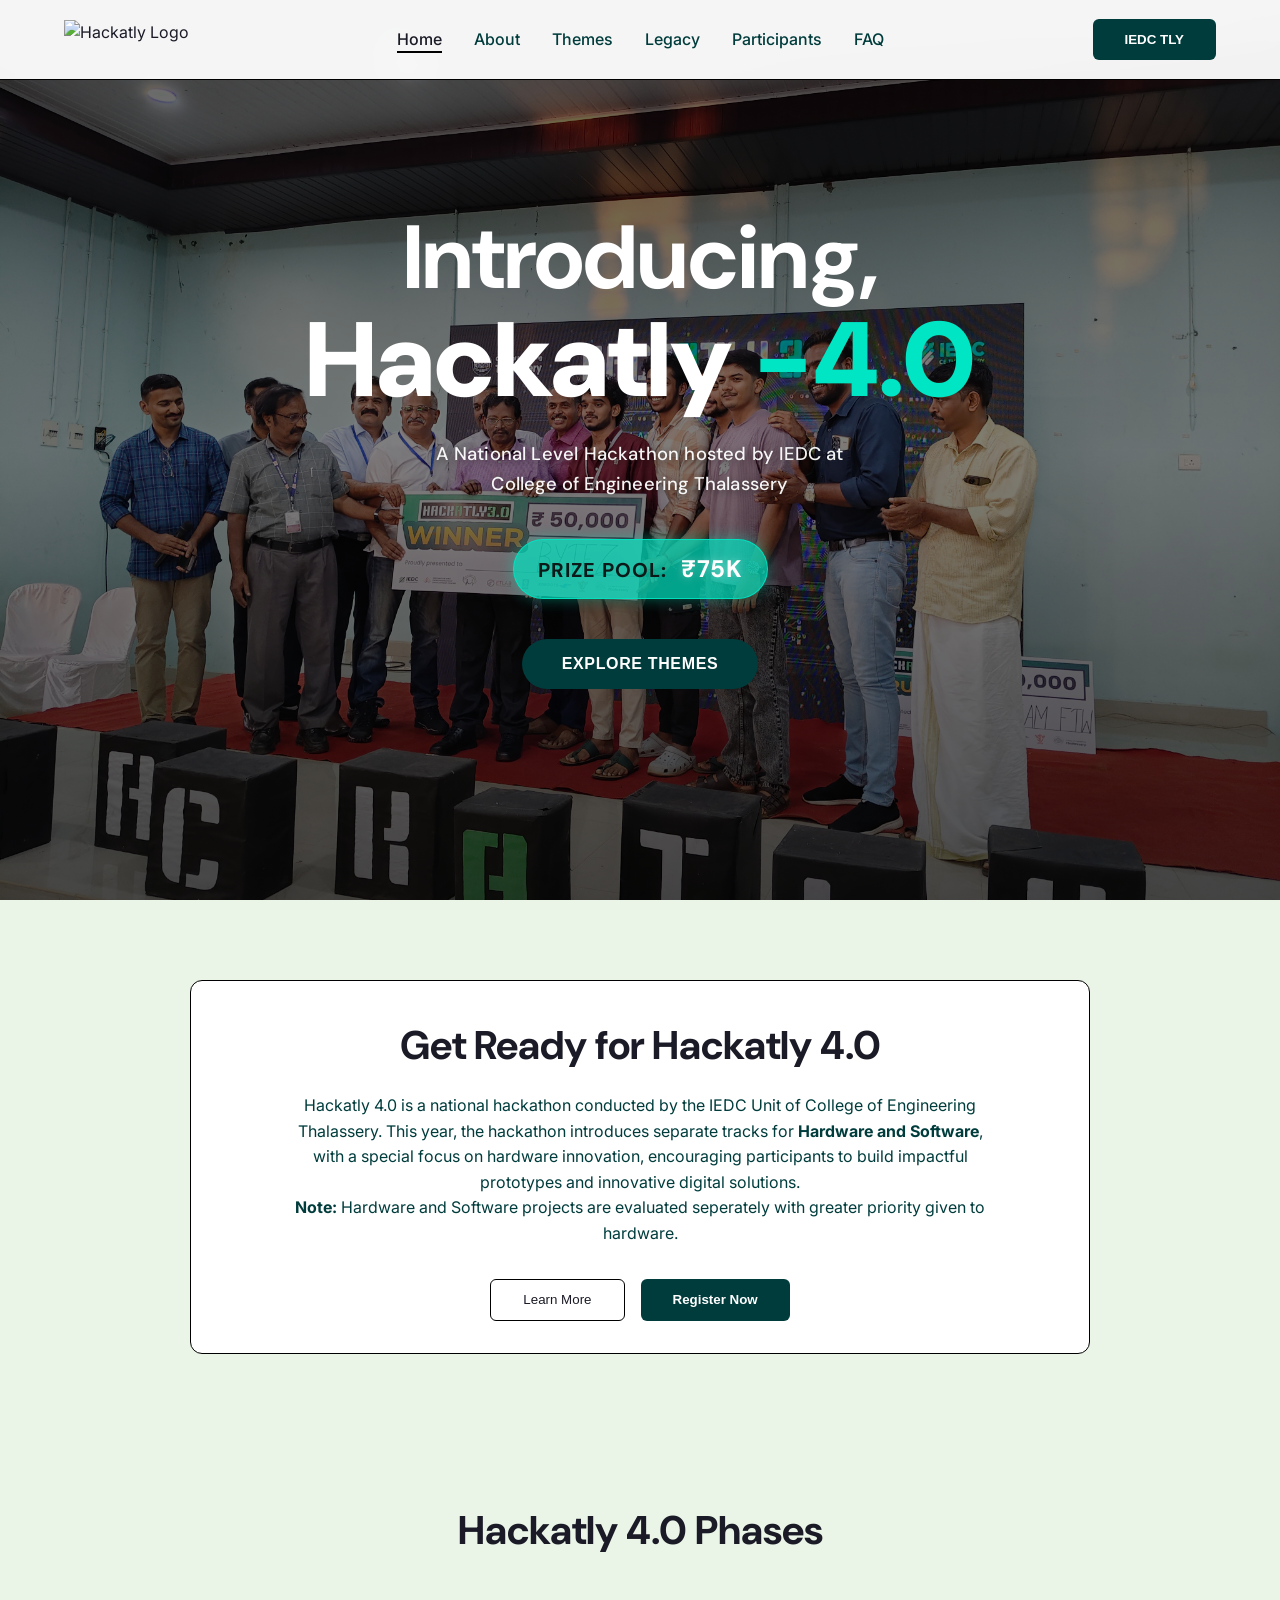
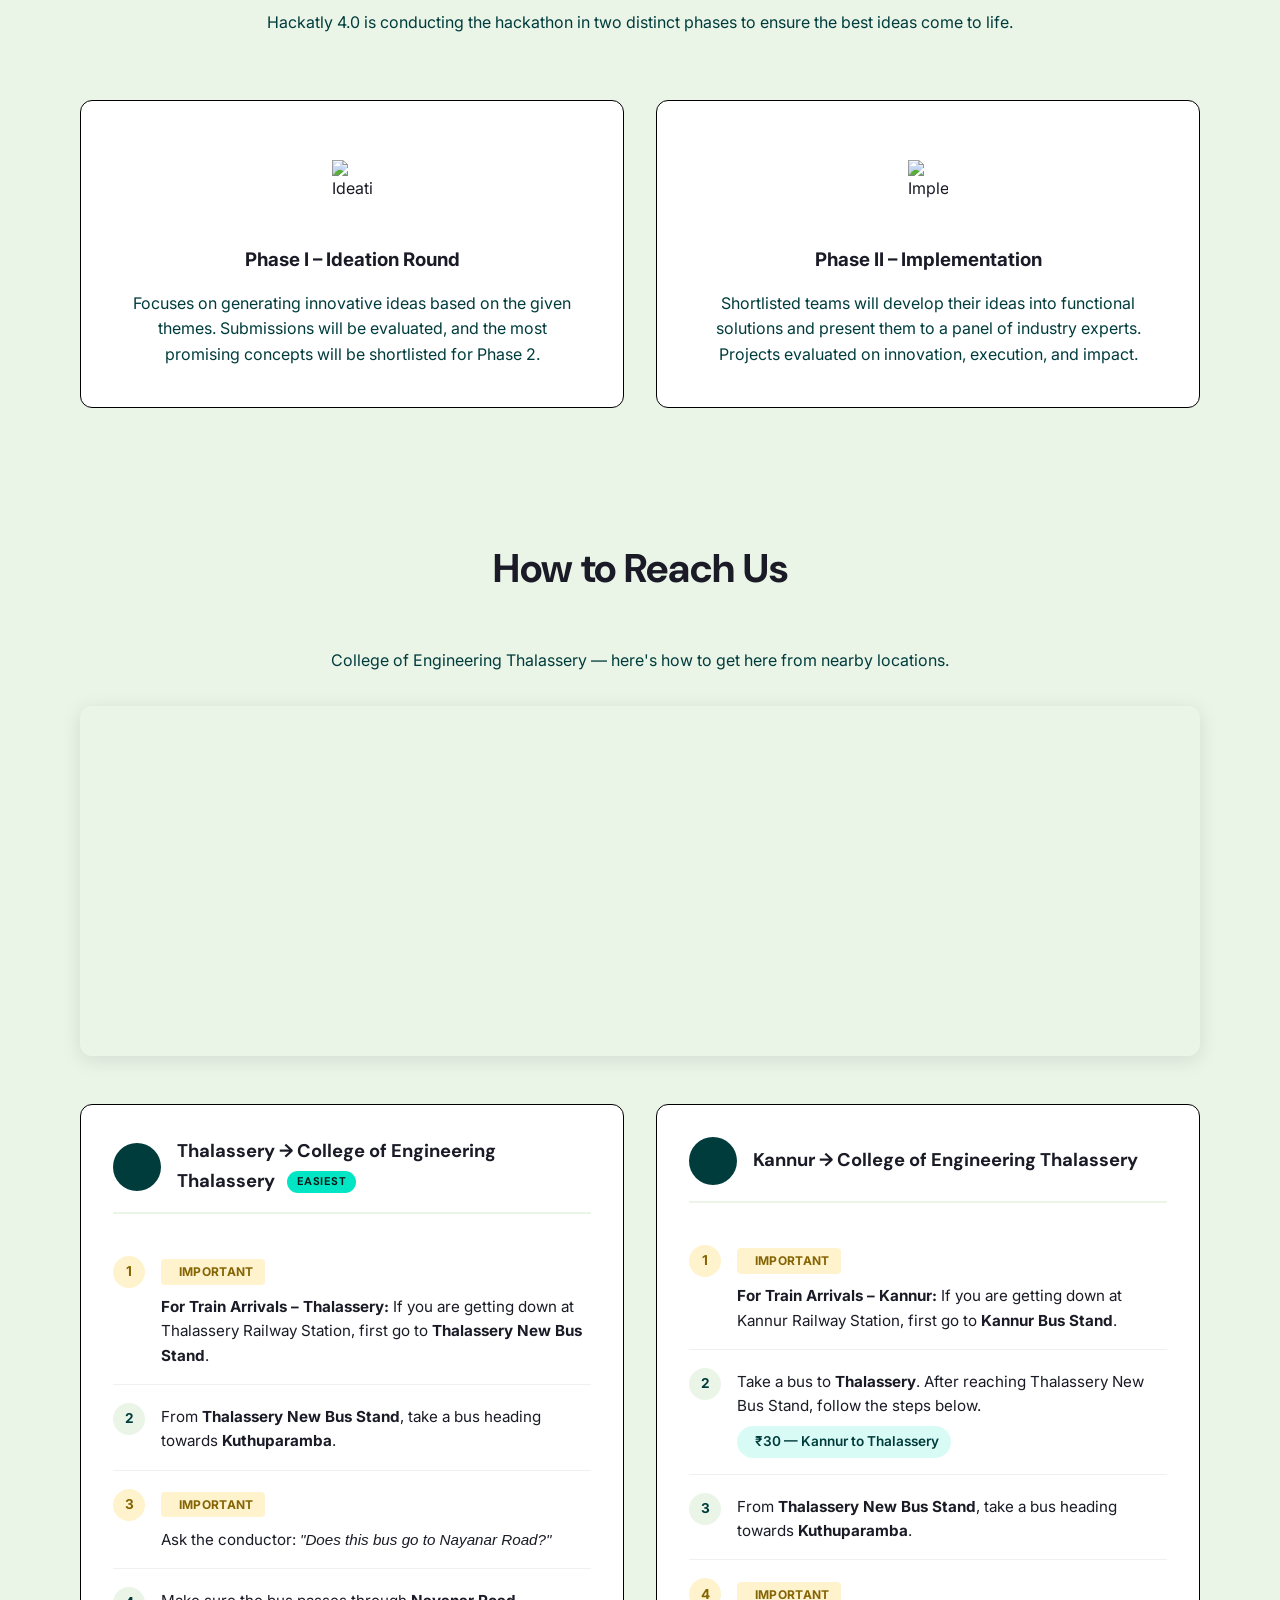
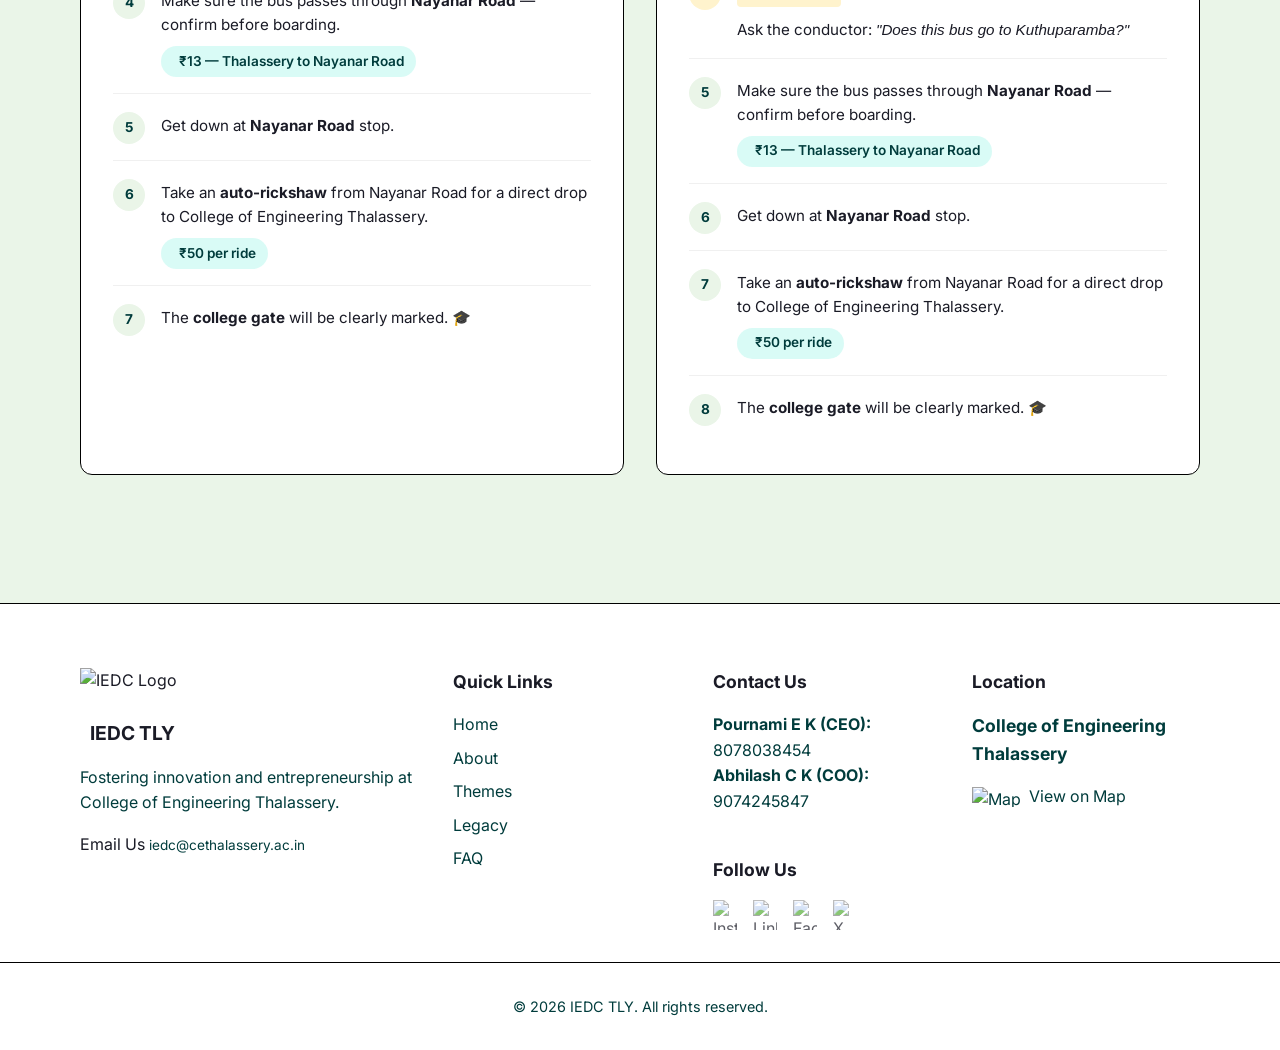
==== commit aae0b2dd: "route updated" ====
--- a/index.html
+++ b/index.html
@@ -176,7 +176,67 @@
         </div>
 
         <div class="routes-grid">
-          <!-- Route 1: Kannur -->
+          <!-- Route 1: Thalassery -->
+          <div class="route-card">
+            <div class="route-header">
+              <div class="route-icon"><i class="fas fa-map-marker-alt"></i></div>
+              <h3>Thalassery → College of Engineering Thalassery <span class="easiest-badge">Easiest</span></h3>
+            </div>
+            <div class="route-steps">
+              <div class="step important-step">
+                <span class="step-number">1</span>
+                <div class="step-content">
+                  <span class="important-badge"><i class="fas fa-exclamation-circle"></i> IMPORTANT</span>
+                  <p><strong>For Train Arrivals – Thalassery:</strong> If you are getting down at Thalassery Railway
+                    Station, first go to <strong>Thalassery New Bus Stand</strong>.</p>
+                </div>
+              </div>
+              <div class="step">
+                <span class="step-number">2</span>
+                <div class="step-content">
+                  <p>From <strong>Thalassery New Bus Stand</strong>, take a bus heading towards
+                    <strong>Kuthuparamba</strong>.
+                  </p>
+                </div>
+              </div>
+              <div class="step important-step">
+                <span class="step-number">3</span>
+                <div class="step-content">
+                  <span class="important-badge"><i class="fas fa-exclamation-circle"></i> IMPORTANT</span>
+                  <p>Ask the conductor: <em>"Does this bus go to Nayanar Road?"</em></p>
+                </div>
+              </div>
+              <div class="step">
+                <span class="step-number">4</span>
+                <div class="step-content">
+                  <p>Make sure the bus passes through <strong>Nayanar Road</strong> — confirm before boarding.</p>
+                  <span class="cost-badge"><i class="fas fa-rupee-sign"></i> ₹13 — Thalassery to Nayanar Road</span>
+                </div>
+              </div>
+              <div class="step">
+                <span class="step-number">5</span>
+                <div class="step-content">
+                  <p>Get down at <strong>Nayanar Road</strong> stop.</p>
+                </div>
+              </div>
+              <div class="step">
+                <span class="step-number">6</span>
+                <div class="step-content">
+                  <p>Take an <strong>auto-rickshaw</strong> from Nayanar Road for a direct drop to College of
+                    Engineering Thalassery.</p>
+                  <span class="cost-badge"><i class="fas fa-rupee-sign"></i> ₹50 per ride</span>
+                </div>
+              </div>
+              <div class="step">
+                <span class="step-number">7</span>
+                <div class="step-content">
+                  <p>The <strong>college gate</strong> will be clearly marked. 🎓</p>
+                </div>
+              </div>
+            </div>
+          </div>
+
+          <!-- Route 2: Kannur -->
           <div class="route-card">
             <div class="route-header">
               <div class="route-icon"><i class="fas fa-route"></i></div>
@@ -237,66 +297,6 @@
               </div>
               <div class="step">
                 <span class="step-number">8</span>
-                <div class="step-content">
-                  <p>The <strong>college gate</strong> will be clearly marked. 🎓</p>
-                </div>
-              </div>
-            </div>
-          </div>
-
-          <!-- Route 2: Thalassery -->
-          <div class="route-card">
-            <div class="route-header">
-              <div class="route-icon"><i class="fas fa-map-marker-alt"></i></div>
-              <h3>Thalassery → College of Engineering Thalassery <span class="easiest-badge">Easiest</span></h3>
-            </div>
-            <div class="route-steps">
-              <div class="step important-step">
-                <span class="step-number">1</span>
-                <div class="step-content">
-                  <span class="important-badge"><i class="fas fa-exclamation-circle"></i> IMPORTANT</span>
-                  <p><strong>For Train Arrivals – Thalassery:</strong> If you are getting down at Thalassery Railway
-                    Station, first go to <strong>Thalassery New Bus Stand</strong>.</p>
-                </div>
-              </div>
-              <div class="step">
-                <span class="step-number">2</span>
-                <div class="step-content">
-                  <p>From <strong>Thalassery New Bus Stand</strong>, take a bus heading towards
-                    <strong>Kuthuparamba</strong>.
-                  </p>
-                </div>
-              </div>
-              <div class="step important-step">
-                <span class="step-number">3</span>
-                <div class="step-content">
-                  <span class="important-badge"><i class="fas fa-exclamation-circle"></i> IMPORTANT</span>
-                  <p>Ask the conductor: <em>"Does this bus go to Nayanar Road?"</em></p>
-                </div>
-              </div>
-              <div class="step">
-                <span class="step-number">4</span>
-                <div class="step-content">
-                  <p>Make sure the bus passes through <strong>Nayanar Road</strong> — confirm before boarding.</p>
-                  <span class="cost-badge"><i class="fas fa-rupee-sign"></i> ₹13 — Thalassery to Nayanar Road</span>
-                </div>
-              </div>
-              <div class="step">
-                <span class="step-number">5</span>
-                <div class="step-content">
-                  <p>Get down at <strong>Nayanar Road</strong> stop.</p>
-                </div>
-              </div>
-              <div class="step">
-                <span class="step-number">6</span>
-                <div class="step-content">
-                  <p>Take an <strong>auto-rickshaw</strong> from Nayanar Road for a direct drop to College of
-                    Engineering Thalassery.</p>
-                  <span class="cost-badge"><i class="fas fa-rupee-sign"></i> ₹50 per ride</span>
-                </div>
-              </div>
-              <div class="step">
-                <span class="step-number">7</span>
                 <div class="step-content">
                   <p>The <strong>college gate</strong> will be clearly marked. 🎓</p>
                 </div>
